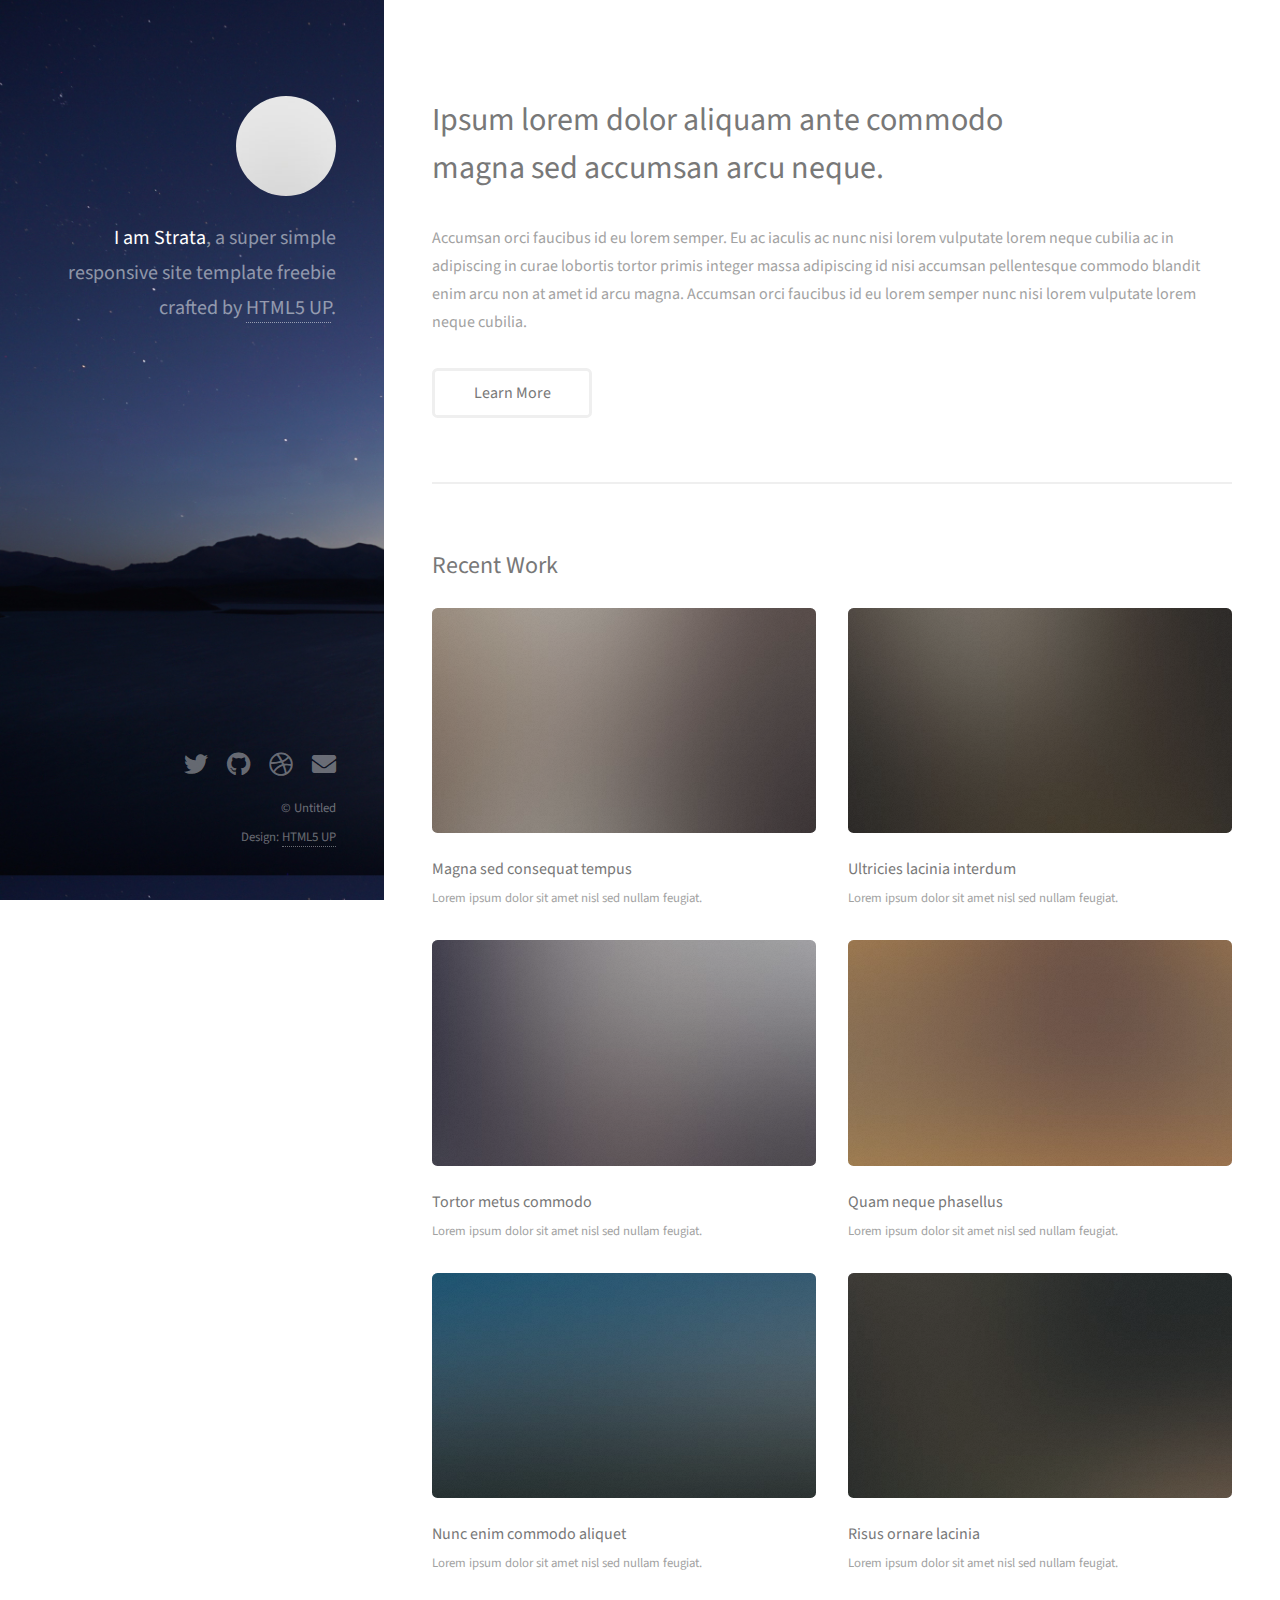
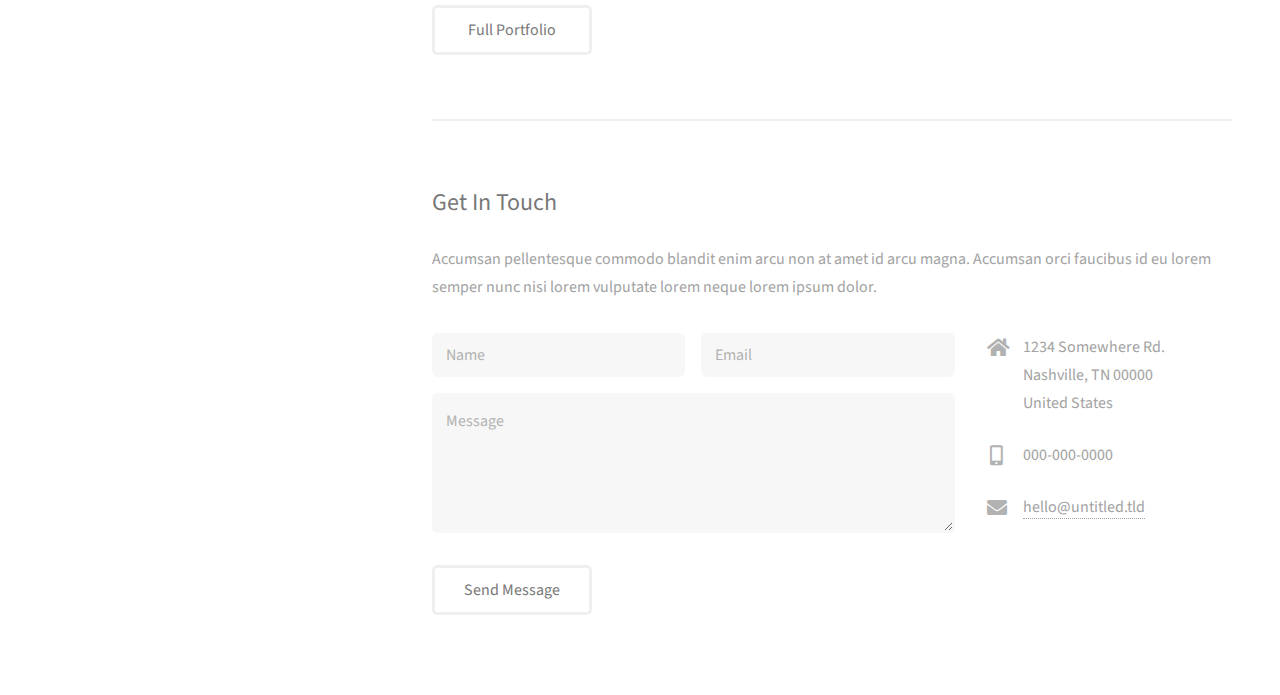
==== mentorship.html @ 669fd7aa "Add files via upload" ====
<!DOCTYPE HTML>
<!--
	Strata by HTML5 UP
	html5up.net | @ajlkn
	Free for personal and commercial use under the CCA 3.0 license (html5up.net/license)
-->
<html>
	<head>
		<title>Strata by HTML5 UP</title>
		<meta charset="utf-8" />
		<meta name="viewport" content="width=device-width, initial-scale=1, user-scalable=no" />
		<link rel="stylesheet" href="assets/css/main.css" />
	</head>
	<body class="is-preload">

		<!-- Header -->
			<header id="header">
				<div class="inner">
					<a href="#" class="image avatar"><img src="images/avatar.jpg" alt="" /></a>
					<h1><strong>I am Strata</strong>, a super simple<br />
					responsive site template freebie<br />
					crafted by <a href="http://html5up.net">HTML5 UP</a>.</h1>
				</div>
			</header>

		<!-- Main -->
			<div id="main">

				<!-- One -->
					<section id="one">
						<header class="major">
							<h2>Ipsum lorem dolor aliquam ante commodo<br />
							magna sed accumsan arcu neque.</h2>
						</header>
						<p>Accumsan orci faucibus id eu lorem semper. Eu ac iaculis ac nunc nisi lorem vulputate lorem neque cubilia ac in adipiscing in curae lobortis tortor primis integer massa adipiscing id nisi accumsan pellentesque commodo blandit enim arcu non at amet id arcu magna. Accumsan orci faucibus id eu lorem semper nunc nisi lorem vulputate lorem neque cubilia.</p>
						<ul class="actions">
							<li><a href="#" class="button">Learn More</a></li>
						</ul>
					</section>

				<!-- Two -->
					<section id="two">
						<h2>Recent Work</h2>
						<div class="row">
							<article class="col-6 col-12-xsmall work-item">
								<a href="images/fulls/01.jpg" class="image fit thumb"><img src="images/thumbs/01.jpg" alt="" /></a>
								<h3>Magna sed consequat tempus</h3>
								<p>Lorem ipsum dolor sit amet nisl sed nullam feugiat.</p>
							</article>
							<article class="col-6 col-12-xsmall work-item">
								<a href="images/fulls/02.jpg" class="image fit thumb"><img src="images/thumbs/02.jpg" alt="" /></a>
								<h3>Ultricies lacinia interdum</h3>
								<p>Lorem ipsum dolor sit amet nisl sed nullam feugiat.</p>
							</article>
							<article class="col-6 col-12-xsmall work-item">
								<a href="images/fulls/03.jpg" class="image fit thumb"><img src="images/thumbs/03.jpg" alt="" /></a>
								<h3>Tortor metus commodo</h3>
								<p>Lorem ipsum dolor sit amet nisl sed nullam feugiat.</p>
							</article>
							<article class="col-6 col-12-xsmall work-item">
								<a href="images/fulls/04.jpg" class="image fit thumb"><img src="images/thumbs/04.jpg" alt="" /></a>
								<h3>Quam neque phasellus</h3>
								<p>Lorem ipsum dolor sit amet nisl sed nullam feugiat.</p>
							</article>
							<article class="col-6 col-12-xsmall work-item">
								<a href="images/fulls/05.jpg" class="image fit thumb"><img src="images/thumbs/05.jpg" alt="" /></a>
								<h3>Nunc enim commodo aliquet</h3>
								<p>Lorem ipsum dolor sit amet nisl sed nullam feugiat.</p>
							</article>
							<article class="col-6 col-12-xsmall work-item">
								<a href="images/fulls/06.jpg" class="image fit thumb"><img src="images/thumbs/06.jpg" alt="" /></a>
								<h3>Risus ornare lacinia</h3>
								<p>Lorem ipsum dolor sit amet nisl sed nullam feugiat.</p>
							</article>
						</div>
						<ul class="actions">
							<li><a href="#" class="button">Full Portfolio</a></li>
						</ul>
					</section>

				<!-- Three -->
					<section id="three">
						<h2>Get In Touch</h2>
						<p>Accumsan pellentesque commodo blandit enim arcu non at amet id arcu magna. Accumsan orci faucibus id eu lorem semper nunc nisi lorem vulputate lorem neque lorem ipsum dolor.</p>
						<div class="row">
							<div class="col-8 col-12-small">
								<form method="post" action="#">
									<div class="row gtr-uniform gtr-50">
										<div class="col-6 col-12-xsmall"><input type="text" name="name" id="name" placeholder="Name" /></div>
										<div class="col-6 col-12-xsmall"><input type="email" name="email" id="email" placeholder="Email" /></div>
										<div class="col-12"><textarea name="message" id="message" placeholder="Message" rows="4"></textarea></div>
									</div>
								</form>
								<ul class="actions">
									<li><input type="submit" value="Send Message" /></li>
								</ul>
							</div>
							<div class="col-4 col-12-small">
								<ul class="labeled-icons">
									<li>
										<h3 class="icon solid fa-home"><span class="label">Address</span></h3>
										1234 Somewhere Rd.<br />
										Nashville, TN 00000<br />
										United States
									</li>
									<li>
										<h3 class="icon solid fa-mobile-alt"><span class="label">Phone</span></h3>
										000-000-0000
									</li>
									<li>
										<h3 class="icon solid fa-envelope"><span class="label">Email</span></h3>
										<a href="#">hello@untitled.tld</a>
									</li>
								</ul>
							</div>
						</div>
					</section>

				<!-- Four -->
				<!--
					<section id="four">
						<h2>Elements</h2>

						<section>
							<h4>Text</h4>
							<p>This is <b>bold</b> and this is <strong>strong</strong>. This is <i>italic</i> and this is <em>emphasized</em>.
							This is <sup>superscript</sup> text and this is <sub>subscript</sub> text.
							This is <u>underlined</u> and this is code: <code>for (;;) { ... }</code>. Finally, <a href="#">this is a link</a>.</p>
							<hr />
							<header>
								<h4>Heading with a Subtitle</h4>
								<p>Lorem ipsum dolor sit amet nullam id egestas urna aliquam</p>
							</header>
							<p>Nunc lacinia ante nunc ac lobortis. Interdum adipiscing gravida odio porttitor sem non mi integer non faucibus ornare mi ut ante amet placerat aliquet. Volutpat eu sed ante lacinia sapien lorem accumsan varius montes viverra nibh in adipiscing blandit tempus accumsan.</p>
							<header>
								<h5>Heading with a Subtitle</h5>
								<p>Lorem ipsum dolor sit amet nullam id egestas urna aliquam</p>
							</header>
							<p>Nunc lacinia ante nunc ac lobortis. Interdum adipiscing gravida odio porttitor sem non mi integer non faucibus ornare mi ut ante amet placerat aliquet. Volutpat eu sed ante lacinia sapien lorem accumsan varius montes viverra nibh in adipiscing blandit tempus accumsan.</p>
							<hr />
							<h2>Heading Level 2</h2>
							<h3>Heading Level 3</h3>
							<h4>Heading Level 4</h4>
							<h5>Heading Level 5</h5>
							<h6>Heading Level 6</h6>
							<hr />
							<h5>Blockquote</h5>
							<blockquote>Fringilla nisl. Donec accumsan interdum nisi, quis tincidunt felis sagittis eget tempus euismod. Vestibulum ante ipsum primis in faucibus vestibulum. Blandit adipiscing eu felis iaculis volutpat ac adipiscing accumsan faucibus. Vestibulum ante ipsum primis in faucibus lorem ipsum dolor sit amet nullam adipiscing eu felis.</blockquote>
							<h5>Preformatted</h5>
							<pre><code>i = 0;

while (!deck.isInOrder()) {
print 'Iteration ' + i;
deck.shuffle();
i++;
}

print 'It took ' + i + ' iterations to sort the deck.';</code></pre>
						</section>

						<section>
							<h4>Lists</h4>
							<div class="row">
								<div class="col-6 col-12-xsmall">
									<h5>Unordered</h5>
									<ul>
										<li>Dolor pulvinar etiam magna etiam.</li>
										<li>Sagittis adipiscing lorem eleifend.</li>
										<li>Felis enim feugiat dolore viverra.</li>
									</ul>
									<h5>Alternate</h5>
									<ul class="alt">
										<li>Dolor pulvinar etiam magna etiam.</li>
										<li>Sagittis adipiscing lorem eleifend.</li>
										<li>Felis enim feugiat dolore viverra.</li>
									</ul>
								</div>
								<div class="col-6 col-12-xsmall">
									<h5>Ordered</h5>
									<ol>
										<li>Dolor pulvinar etiam magna etiam.</li>
										<li>Etiam vel felis at lorem sed viverra.</li>
										<li>Felis enim feugiat dolore viverra.</li>
										<li>Dolor pulvinar etiam magna etiam.</li>
										<li>Etiam vel felis at lorem sed viverra.</li>
										<li>Felis enim feugiat dolore viverra.</li>
									</ol>
									<h5>Icons</h5>
									<ul class="icons">
										<li><a href="#" class="icon brands fa-twitter"><span class="label">Twitter</span></a></li>
										<li><a href="#" class="icon brands fa-facebook-f"><span class="label">Facebook</span></a></li>
										<li><a href="#" class="icon brands fa-instagram"><span class="label">Instagram</span></a></li>
										<li><a href="#" class="icon brands fa-github"><span class="label">Github</span></a></li>
										<li><a href="#" class="icon brands fa-dribbble"><span class="label">Dribbble</span></a></li>
										<li><a href="#" class="icon brands fa-tumblr"><span class="label">Tumblr</span></a></li>
									</ul>
								</div>
							</div>
							<h5>Actions</h5>
							<ul class="actions">
								<li><a href="#" class="button primary">Default</a></li>
								<li><a href="#" class="button">Default</a></li>
							</ul>
							<ul class="actions small">
								<li><a href="#" class="button primary small">Small</a></li>
								<li><a href="#" class="button small">Small</a></li>
							</ul>
							<div class="row">
								<div class="col-6 col-12-small">
									<ul class="actions stacked">
										<li><a href="#" class="button primary">Default</a></li>
										<li><a href="#" class="button">Default</a></li>
									</ul>
								</div>
								<div class="col-6 col-12-small">
									<ul class="actions stacked">
										<li><a href="#" class="button primary small">Small</a></li>
										<li><a href="#" class="button small">Small</a></li>
									</ul>
								</div>
								<div class="col-6 col-12-small">
									<ul class="actions stacked">
										<li><a href="#" class="button primary fit">Default</a></li>
										<li><a href="#" class="button fit">Default</a></li>
									</ul>
								</div>
								<div class="col-6 col-12-small">
									<ul class="actions stacked">
										<li><a href="#" class="button primary small fit">Small</a></li>
										<li><a href="#" class="button small fit">Small</a></li>
									</ul>
								</div>
							</div>
						</section>

						<section>
							<h4>Table</h4>
							<h5>Default</h5>
							<div class="table-wrapper">
								<table>
									<thead>
										<tr>
											<th>Name</th>
											<th>Description</th>
											<th>Price</th>
										</tr>
									</thead>
									<tbody>
										<tr>
											<td>Item One</td>
											<td>Ante turpis integer aliquet porttitor.</td>
											<td>29.99</td>
										</tr>
										<tr>
											<td>Item Two</td>
											<td>Vis ac commodo adipiscing arcu aliquet.</td>
											<td>19.99</td>
										</tr>
										<tr>
											<td>Item Three</td>
											<td> Morbi faucibus arcu accumsan lorem.</td>
											<td>29.99</td>
										</tr>
										<tr>
											<td>Item Four</td>
											<td>Vitae integer tempus condimentum.</td>
											<td>19.99</td>
										</tr>
										<tr>
											<td>Item Five</td>
											<td>Ante turpis integer aliquet porttitor.</td>
											<td>29.99</td>
										</tr>
									</tbody>
									<tfoot>
										<tr>
											<td colspan="2"></td>
											<td>100.00</td>
										</tr>
									</tfoot>
								</table>
							</div>

							<h5>Alternate</h5>
							<div class="table-wrapper">
								<table class="alt">
									<thead>
										<tr>
											<th>Name</th>
											<th>Description</th>
											<th>Price</th>
										</tr>
									</thead>
									<tbody>
										<tr>
											<td>Item One</td>
											<td>Ante turpis integer aliquet porttitor.</td>
											<td>29.99</td>
										</tr>
										<tr>
											<td>Item Two</td>
											<td>Vis ac commodo adipiscing arcu aliquet.</td>
											<td>19.99</td>
										</tr>
										<tr>
											<td>Item Three</td>
											<td> Morbi faucibus arcu accumsan lorem.</td>
											<td>29.99</td>
										</tr>
										<tr>
											<td>Item Four</td>
											<td>Vitae integer tempus condimentum.</td>
											<td>19.99</td>
										</tr>
										<tr>
											<td>Item Five</td>
											<td>Ante turpis integer aliquet porttitor.</td>
											<td>29.99</td>
										</tr>
									</tbody>
									<tfoot>
										<tr>
											<td colspan="2"></td>
											<td>100.00</td>
										</tr>
									</tfoot>
								</table>
							</div>
						</section>

						<section>
							<h4>Buttons</h4>
							<ul class="actions">
								<li><a href="#" class="button primary">Primary</a></li>
								<li><a href="#" class="button">Default</a></li>
							</ul>
							<ul class="actions">
								<li><a href="#" class="button large">Large</a></li>
								<li><a href="#" class="button">Default</a></li>
								<li><a href="#" class="button small">Small</a></li>
							</ul>
							<ul class="actions fit">
								<li><a href="#" class="button primary fit">Fit</a></li>
								<li><a href="#" class="button fit">Fit</a></li>
							</ul>
							<ul class="actions fit small">
								<li><a href="#" class="button primary fit small">Fit + Small</a></li>
								<li><a href="#" class="button fit small">Fit + Small</a></li>
							</ul>
							<ul class="actions">
								<li><a href="#" class="button primary icon solid fa-download">Icon</a></li>
								<li><a href="#" class="button icon solid fa-download">Icon</a></li>
							</ul>
							<ul class="actions">
								<li><span class="button primary disabled">Primary</span></li>
								<li><span class="button disabled">Default</span></li>
							</ul>
						</section>

						<section>
							<h4>Form</h4>
							<form method="post" action="#">
								<div class="row gtr-uniform gtr-50">
									<div class="col-6 col-12-xsmall">
										<input type="text" name="demo-name" id="demo-name" value="" placeholder="Name" />
									</div>
									<div class="col-6 col-12-xsmall">
										<input type="email" name="demo-email" id="demo-email" value="" placeholder="Email" />
									</div>
									<div class="col-12">
										<select name="demo-category" id="demo-category">
											<option value="">- Category -</option>
											<option value="1">Manufacturing</option>
											<option value="1">Shipping</option>
											<option value="1">Administration</option>
											<option value="1">Human Resources</option>
										</select>
									</div>
									<div class="col-4 col-12-small">
										<input type="radio" id="demo-priority-low" name="demo-priority" checked>
										<label for="demo-priority-low">Low Priority</label>
									</div>
									<div class="col-4 col-12-small">
										<input type="radio" id="demo-priority-normal" name="demo-priority">
										<label for="demo-priority-normal">Normal Priority</label>
									</div>
									<div class="col-4 col-12-small">
										<input type="radio" id="demo-priority-high" name="demo-priority">
										<label for="demo-priority-high">High Priority</label>
									</div>
									<div class="col-6 col-12-small">
										<input type="checkbox" id="demo-copy" name="demo-copy">
										<label for="demo-copy">Email me a copy of this message</label>
									</div>
									<div class="col-6 col-12-small">
										<input type="checkbox" id="demo-human" name="demo-human" checked>
										<label for="demo-human">I am a human and not a robot</label>
									</div>
									<div class="col-12">
										<textarea name="demo-message" id="demo-message" placeholder="Enter your message" rows="6"></textarea>
									</div>
									<div class="col-12">
										<ul class="actions">
											<li><input type="submit" value="Send Message" class="primary" /></li>
											<li><input type="reset" value="Reset" /></li>
										</ul>
									</div>
								</div>
							</form>
						</section>

						<section>
							<h4>Image</h4>
							<h5>Fit</h5>
							<div class="box alt">
								<div class="row gtr-50 gtr-uniform">
									<div class="col-12"><span class="image fit"><img src="images/fulls/05.jpg" alt="" /></span></div>
									<div class="col-4"><span class="image fit"><img src="images/thumbs/01.jpg" alt="" /></span></div>
									<div class="col-4"><span class="image fit"><img src="images/thumbs/02.jpg" alt="" /></span></div>
									<div class="col-4"><span class="image fit"><img src="images/thumbs/03.jpg" alt="" /></span></div>
									<div class="col-4"><span class="image fit"><img src="images/thumbs/04.jpg" alt="" /></span></div>
									<div class="col-4"><span class="image fit"><img src="images/thumbs/05.jpg" alt="" /></span></div>
									<div class="col-4"><span class="image fit"><img src="images/thumbs/06.jpg" alt="" /></span></div>
									<div class="col-4"><span class="image fit"><img src="images/thumbs/03.jpg" alt="" /></span></div>
									<div class="col-4"><span class="image fit"><img src="images/thumbs/02.jpg" alt="" /></span></div>
									<div class="col-4"><span class="image fit"><img src="images/thumbs/01.jpg" alt="" /></span></div>
								</div>
							</div>
							<h5>Left &amp; Right</h5>
							<p><span class="image left"><img src="images/avatar.jpg" alt="" /></span>Fringilla nisl. Donec accumsan interdum nisi, quis tincidunt felis sagittis eget. tempus euismod. Vestibulum ante ipsum primis in faucibus vestibulum. Blandit adipiscing eu felis iaculis volutpat ac adipiscing accumsan eu faucibus. Integer ac pellentesque praesent tincidunt felis sagittis eget. tempus euismod. Vestibulum ante ipsum primis in faucibus vestibulum. Blandit adipiscing eu felis iaculis volutpat ac adipiscing accumsan eu faucibus. Integer ac pellentesque praesent. Donec accumsan interdum nisi, quis tincidunt felis sagittis eget. tempus euismod. Vestibulum ante ipsum primis in faucibus vestibulum. Blandit adipiscing eu felis iaculis volutpat ac adipiscing accumsan eu faucibus. Integer ac pellentesque praesent tincidunt felis sagittis eget. tempus euismod. Vestibulum ante ipsum primis in faucibus vestibulum. Blandit adipiscing eu felis iaculis volutpat ac adipiscing accumsan eu faucibus. Integer ac pellentesque praesent.</p>
							<p><span class="image right"><img src="images/avatar.jpg" alt="" /></span>Fringilla nisl. Donec accumsan interdum nisi, quis tincidunt felis sagittis eget. tempus euismod. Vestibulum ante ipsum primis in faucibus vestibulum. Blandit adipiscing eu felis iaculis volutpat ac adipiscing accumsan eu faucibus. Integer ac pellentesque praesent tincidunt felis sagittis eget. tempus euismod. Vestibulum ante ipsum primis in faucibus vestibulum. Blandit adipiscing eu felis iaculis volutpat ac adipiscing accumsan eu faucibus. Integer ac pellentesque praesent. Donec accumsan interdum nisi, quis tincidunt felis sagittis eget. tempus euismod. Vestibulum ante ipsum primis in faucibus vestibulum. Blandit adipiscing eu felis iaculis volutpat ac adipiscing accumsan eu faucibus. Integer ac pellentesque praesent tincidunt felis sagittis eget. tempus euismod. Vestibulum ante ipsum primis in faucibus vestibulum. Blandit adipiscing eu felis iaculis volutpat ac adipiscing accumsan eu faucibus. Integer ac pellentesque praesent.</p>
						</section>

					</section>
				-->

			</div>

		<!-- Footer -->
			<footer id="footer">
				<div class="inner">
					<ul class="icons">
						<li><a href="#" class="icon brands fa-twitter"><span class="label">Twitter</span></a></li>
						<li><a href="#" class="icon brands fa-github"><span class="label">Github</span></a></li>
						<li><a href="#" class="icon brands fa-dribbble"><span class="label">Dribbble</span></a></li>
						<li><a href="#" class="icon solid fa-envelope"><span class="label">Email</span></a></li>
					</ul>
					<ul class="copyright">
						<li>&copy; Untitled</li><li>Design: <a href="http://html5up.net">HTML5 UP</a></li>
					</ul>
				</div>
			</footer>

		<!-- Scripts -->
			<script src="assets/js/jquery.min.js"></script>
			<script src="assets/js/jquery.poptrox.min.js"></script>
			<script src="assets/js/browser.min.js"></script>
			<script src="assets/js/breakpoints.min.js"></script>
			<script src="assets/js/util.js"></script>
			<script src="assets/js/main.js"></script>

	</body>
</html>
---- assets/css/main.css ----
@import url("fontawesome-all.min.css");
@import url("https://fonts.googleapis.com/css?family=Source+Sans+Pro:400,400italic");

/*
	Strata by HTML5 UP
	html5up.net | @ajlkn
	Free for personal and commercial use under the CCA 3.0 license (html5up.net/license)
*/

html, body, div, span, applet, object,
iframe, h1, h2, h3, h4, h5, h6, p, blockquote,
pre, a, abbr, acronym, address, big, cite,
code, del, dfn, em, img, ins, kbd, q, s, samp,
small, strike, strong, sub, sup, tt, var, b,
u, i, center, dl, dt, dd, ol, ul, li, fieldset,
form, label, legend, table, caption, tbody,
tfoot, thead, tr, th, td, article, aside,
canvas, details, embed, figure, figcaption,
footer, header, hgroup, menu, nav, output, ruby,
section, summary, time, mark, audio, video {
	margin: 0;
	padding: 0;
	border: 0;
	font-size: 100%;
	font: inherit;
	vertical-align: baseline;}

article, aside, details, figcaption, figure,
footer, header, hgroup, menu, nav, section {
	display: block;}

body {
	line-height: 1;
}

ol, ul {
	list-style: none;
}

blockquote, q {
	quotes: none;
}

	blockquote:before, blockquote:after, q:before, q:after {
		content: '';
		content: none;
	}

table {
	border-collapse: collapse;
	border-spacing: 0;
}

body {
	-webkit-text-size-adjust: none;
}

mark {
	background-color: transparent;
	color: inherit;
}

input::-moz-focus-inner {
	border: 0;
	padding: 0;
}

input, select, textarea {
	-moz-appearance: none;
	-webkit-appearance: none;
	-ms-appearance: none;
	appearance: none;
}

/* Basic */

	html {
		box-sizing: border-box;
	}

	*, *:before, *:after {
		box-sizing: inherit;
	}

	body {
		background: #fff;
	}

		body.is-preload *, body.is-preload *:before, body.is-preload *:after {
			-moz-animation: none !important;
			-webkit-animation: none !important;
			-ms-animation: none !important;
			animation: none !important;
			-moz-transition: none !important;
			-webkit-transition: none !important;
			-ms-transition: none !important;
			transition: none !important;
		}

	body, input, select, textarea {
		color: #a2a2a2;
		font-family: "Source Sans Pro", Helvetica, sans-serif;
		font-size: 16pt;
		font-weight: 400;
		line-height: 1.75em;
	}

	a {
		-moz-transition: color 0.2s ease-in-out, border-color 0.2s ease-in-out;
		-webkit-transition: color 0.2s ease-in-out, border-color 0.2s ease-in-out;
		-ms-transition: color 0.2s ease-in-out, border-color 0.2s ease-in-out;
		transition: color 0.2s ease-in-out, border-color 0.2s ease-in-out;
		border-bottom: dotted 1px;
		color: #49bf9d;
		text-decoration: none;
	}

		a:hover {
			border-bottom-color: transparent;
			color: #49bf9d !important;
			text-decoration: none;
		}

	strong, b {
		color: #787878;
		font-weight: 400;
	}

	em, i {
		font-style: italic;
	}

	p {
		margin: 0 0 2em 0;
	}

	h1, h2, h3, h4, h5, h6 {
		color: #787878;
		font-weight: 400;
		line-height: 1em;
		margin: 0 0 1em 0;
	}

		h1 a, h2 a, h3 a, h4 a, h5 a, h6 a {
			color: inherit;
			text-decoration: none;
		}

	h1 {
		font-size: 2em;
		line-height: 1.5em;
	}

	h2 {
		font-size: 1.5em;
		line-height: 1.5em;
	}

	h3 {
		font-size: 1.25em;
		line-height: 1.5em;
	}

	h4 {
		font-size: 1.1em;
		line-height: 1.5em;
	}

	h5 {
		font-size: 0.9em;
		line-height: 1.5em;
	}

	h6 {
		font-size: 0.7em;
		line-height: 1.5em;
	}

	sub {
		font-size: 0.8em;
		position: relative;
		top: 0.5em;
	}

	sup {
		font-size: 0.8em;
		position: relative;
		top: -0.5em;
	}

	hr {
		border: 0;
		border-bottom: solid 2px #efefef;
		margin: 2em 0;
	}

		hr.major {
			margin: 3em 0;
		}

	blockquote {
		border-left: solid 6px #efefef;
		font-style: italic;
		margin: 0 0 2em 0;
		padding: 0.5em 0 0.5em 1.5em;
	}

	code {
		background: #f7f7f7;
		border-radius: 0.35em;
		border: solid 2px #efefef;
		font-family: "Courier New", monospace;
		font-size: 0.9em;
		margin: 0 0.25em;
		padding: 0.25em 0.65em;
	}

	pre {
		-webkit-overflow-scrolling: touch;
		font-family: "Courier New", monospace;
		font-size: 0.9em;
		margin: 0 0 2em 0;
	}

		pre code {
			display: block;
			line-height: 1.75em;
			padding: 1em 1.5em;
			overflow-x: auto;
		}

	.align-left {
		text-align: left;
	}

	.align-center {
		text-align: center;
	}

	.align-right {
		text-align: right;
	}

/* Container */

	.container {
		margin: 0 auto;
		max-width: calc(100% - 4em);
		width: 100%;
	}

		.container.xsmall {
			width: 25%;
		}

		.container.small {
			width: 50%;
		}

		.container.medium {
			width: 75%;
		}

		.container.large {
			width: 125%;
		}

		.container.xlarge {
			width: 150%;
		}

		.container.max {
			width: 100%;
		}

		@media screen and (max-width: 980px) {

			.container {
				width: 100% !important;
				max-width: 100% !important;
			}

		}

		@media screen and (max-width: 480px) {

			.container {
				max-width: calc(100% - 3em);
			}

		}

/* Row */

	.row {
		display: flex;
		flex-wrap: wrap;
		box-sizing: border-box;
		align-items: stretch;
	}

		.row > * {
			box-sizing: border-box;
		}

		.row.gtr-uniform > * > :last-child {
			margin-bottom: 0;
		}

		.row.aln-left {
			justify-content: flex-start;
		}

		.row.aln-center {
			justify-content: center;
		}

		.row.aln-right {
			justify-content: flex-end;
		}

		.row.aln-top {
			align-items: flex-start;
		}

		.row.aln-middle {
			align-items: center;
		}

		.row.aln-bottom {
			align-items: flex-end;
		}

		.row > .imp {
			order: -1;
		}

		.row > .col-1 {
			width: 8.33333%;
		}

		.row > .off-1 {
			margin-left: 8.33333%;
		}

		.row > .col-2 {
			width: 16.66667%;
		}

		.row > .off-2 {
			margin-left: 16.66667%;
		}

		.row > .col-3 {
			width: 25%;
		}

		.row > .off-3 {
			margin-left: 25%;
		}

		.row > .col-4 {
			width: 33.33333%;
		}

		.row > .off-4 {
			margin-left: 33.33333%;
		}

		.row > .col-5 {
			width: 41.66667%;
		}

		.row > .off-5 {
			margin-left: 41.66667%;
		}

		.row > .col-6 {
			width: 50%;
		}

		.row > .off-6 {
			margin-left: 50%;
		}

		.row > .col-7 {
			width: 58.33333%;
		}

		.row > .off-7 {
			margin-left: 58.33333%;
		}

		.row > .col-8 {
			width: 66.66667%;
		}

		.row > .off-8 {
			margin-left: 66.66667%;
		}

		.row > .col-9 {
			width: 75%;
		}

		.row > .off-9 {
			margin-left: 75%;
		}

		.row > .col-10 {
			width: 83.33333%;
		}

		.row > .off-10 {
			margin-left: 83.33333%;
		}

		.row > .col-11 {
			width: 91.66667%;
		}

		.row > .off-11 {
			margin-left: 91.66667%;
		}

		.row > .col-12 {
			width: 100%;
		}

		.row > .off-12 {
			margin-left: 100%;
		}

		.row.gtr-0 {
			margin-top: 0;
			margin-left: 0em;
		}

			.row.gtr-0 > * {
				padding: 0 0 0 0em;
			}

			.row.gtr-0.gtr-uniform {
				margin-top: 0em;
			}

				.row.gtr-0.gtr-uniform > * {
					padding-top: 0em;
				}

		.row.gtr-25 {
			margin-top: 0;
			margin-left: -0.625em;
		}

			.row.gtr-25 > * {
				padding: 0 0 0 0.625em;
			}

			.row.gtr-25.gtr-uniform {
				margin-top: -0.625em;
			}

				.row.gtr-25.gtr-uniform > * {
					padding-top: 0.625em;
				}

		.row.gtr-50 {
			margin-top: 0;
			margin-left: -1.25em;
		}

			.row.gtr-50 > * {
				padding: 0 0 0 1.25em;
			}

			.row.gtr-50.gtr-uniform {
				margin-top: -1.25em;
			}

				.row.gtr-50.gtr-uniform > * {
					padding-top: 1.25em;
				}

		.row {
			margin-top: 0;
			margin-left: -2.5em;
		}

			.row > * {
				padding: 0 0 0 2.5em;
			}

			.row.gtr-uniform {
				margin-top: -2.5em;
			}

				.row.gtr-uniform > * {
					padding-top: 2.5em;
				}

		.row.gtr-150 {
			margin-top: 0;
			margin-left: -3.75em;
		}

			.row.gtr-150 > * {
				padding: 0 0 0 3.75em;
			}

			.row.gtr-150.gtr-uniform {
				margin-top: -3.75em;
			}

				.row.gtr-150.gtr-uniform > * {
					padding-top: 3.75em;
				}

		.row.gtr-200 {
			margin-top: 0;
			margin-left: -5em;
		}

			.row.gtr-200 > * {
				padding: 0 0 0 5em;
			}

			.row.gtr-200.gtr-uniform {
				margin-top: -5em;
			}

				.row.gtr-200.gtr-uniform > * {
					padding-top: 5em;
				}

		@media screen and (max-width: 1800px) {

			.row {
				display: flex;
				flex-wrap: wrap;
				box-sizing: border-box;
				align-items: stretch;
			}

				.row > * {
					box-sizing: border-box;
				}

				.row.gtr-uniform > * > :last-child {
					margin-bottom: 0;
				}

				.row.aln-left {
					justify-content: flex-start;
				}

				.row.aln-center {
					justify-content: center;
				}

				.row.aln-right {
					justify-content: flex-end;
				}

				.row.aln-top {
					align-items: flex-start;
				}

				.row.aln-middle {
					align-items: center;
				}

				.row.aln-bottom {
					align-items: flex-end;
				}

				.row > .imp-xlarge {
					order: -1;
				}

				.row > .col-1-xlarge {
					width: 8.33333%;
				}

				.row > .off-1-xlarge {
					margin-left: 8.33333%;
				}

				.row > .col-2-xlarge {
					width: 16.66667%;
				}

				.row > .off-2-xlarge {
					margin-left: 16.66667%;
				}

				.row > .col-3-xlarge {
					width: 25%;
				}

				.row > .off-3-xlarge {
					margin-left: 25%;
				}

				.row > .col-4-xlarge {
					width: 33.33333%;
				}

				.row > .off-4-xlarge {
					margin-left: 33.33333%;
				}

				.row > .col-5-xlarge {
					width: 41.66667%;
				}

				.row > .off-5-xlarge {
					margin-left: 41.66667%;
				}

				.row > .col-6-xlarge {
					width: 50%;
				}

				.row > .off-6-xlarge {
					margin-left: 50%;
				}

				.row > .col-7-xlarge {
					width: 58.33333%;
				}

				.row > .off-7-xlarge {
					margin-left: 58.33333%;
				}

				.row > .col-8-xlarge {
					width: 66.66667%;
				}

				.row > .off-8-xlarge {
					margin-left: 66.66667%;
				}

				.row > .col-9-xlarge {
					width: 75%;
				}

				.row > .off-9-xlarge {
					margin-left: 75%;
				}

				.row > .col-10-xlarge {
					width: 83.33333%;
				}

				.row > .off-10-xlarge {
					margin-left: 83.33333%;
				}

				.row > .col-11-xlarge {
					width: 91.66667%;
				}

				.row > .off-11-xlarge {
					margin-left: 91.66667%;
				}

				.row > .col-12-xlarge {
					width: 100%;
				}

				.row > .off-12-xlarge {
					margin-left: 100%;
				}

				.row.gtr-0 {
					margin-top: 0;
					margin-left: 0em;
				}

					.row.gtr-0 > * {
						padding: 0 0 0 0em;
					}

					.row.gtr-0.gtr-uniform {
						margin-top: 0em;
					}

						.row.gtr-0.gtr-uniform > * {
							padding-top: 0em;
						}

				.row.gtr-25 {
					margin-top: 0;
					margin-left: -0.625em;
				}

					.row.gtr-25 > * {
						padding: 0 0 0 0.625em;
					}

					.row.gtr-25.gtr-uniform {
						margin-top: -0.625em;
					}

						.row.gtr-25.gtr-uniform > * {
							padding-top: 0.625em;
						}

				.row.gtr-50 {
					margin-top: 0;
					margin-left: -1.25em;
				}

					.row.gtr-50 > * {
						padding: 0 0 0 1.25em;
					}

					.row.gtr-50.gtr-uniform {
						margin-top: -1.25em;
					}

						.row.gtr-50.gtr-uniform > * {
							padding-top: 1.25em;
						}

				.row {
					margin-top: 0;
					margin-left: -2.5em;
				}

					.row > * {
						padding: 0 0 0 2.5em;
					}

					.row.gtr-uniform {
						margin-top: -2.5em;
					}

						.row.gtr-uniform > * {
							padding-top: 2.5em;
						}

				.row.gtr-150 {
					margin-top: 0;
					margin-left: -3.75em;
				}

					.row.gtr-150 > * {
						padding: 0 0 0 3.75em;
					}

					.row.gtr-150.gtr-uniform {
						margin-top: -3.75em;
					}

						.row.gtr-150.gtr-uniform > * {
							padding-top: 3.75em;
						}

				.row.gtr-200 {
					margin-top: 0;
					margin-left: -5em;
				}

					.row.gtr-200 > * {
						padding: 0 0 0 5em;
					}

					.row.gtr-200.gtr-uniform {
						margin-top: -5em;
					}

						.row.gtr-200.gtr-uniform > * {
							padding-top: 5em;
						}

		}

		@media screen and (max-width: 1280px) {

			.row {
				display: flex;
				flex-wrap: wrap;
				box-sizing: border-box;
				align-items: stretch;
			}

				.row > * {
					box-sizing: border-box;
				}

				.row.gtr-uniform > * > :last-child {
					margin-bottom: 0;
				}

				.row.aln-left {
					justify-content: flex-start;
				}

				.row.aln-center {
					justify-content: center;
				}

				.row.aln-right {
					justify-content: flex-end;
				}

				.row.aln-top {
					align-items: flex-start;
				}

				.row.aln-middle {
					align-items: center;
				}

				.row.aln-bottom {
					align-items: flex-end;
				}

				.row > .imp-large {
					order: -1;
				}

				.row > .col-1-large {
					width: 8.33333%;
				}

				.row > .off-1-large {
					margin-left: 8.33333%;
				}

				.row > .col-2-large {
					width: 16.66667%;
				}

				.row > .off-2-large {
					margin-left: 16.66667%;
				}

				.row > .col-3-large {
					width: 25%;
				}

				.row > .off-3-large {
					margin-left: 25%;
				}

				.row > .col-4-large {
					width: 33.33333%;
				}

				.row > .off-4-large {
					margin-left: 33.33333%;
				}

				.row > .col-5-large {
					width: 41.66667%;
				}

				.row > .off-5-large {
					margin-left: 41.66667%;
				}

				.row > .col-6-large {
					width: 50%;
				}

				.row > .off-6-large {
					margin-left: 50%;
				}

				.row > .col-7-large {
					width: 58.33333%;
				}

				.row > .off-7-large {
					margin-left: 58.33333%;
				}

				.row > .col-8-large {
					width: 66.66667%;
				}

				.row > .off-8-large {
					margin-left: 66.66667%;
				}

				.row > .col-9-large {
					width: 75%;
				}

				.row > .off-9-large {
					margin-left: 75%;
				}

				.row > .col-10-large {
					width: 83.33333%;
				}

				.row > .off-10-large {
					margin-left: 83.33333%;
				}

				.row > .col-11-large {
					width: 91.66667%;
				}

				.row > .off-11-large {
					margin-left: 91.66667%;
				}

				.row > .col-12-large {
					width: 100%;
				}

				.row > .off-12-large {
					margin-left: 100%;
				}

				.row.gtr-0 {
					margin-top: 0;
					margin-left: 0em;
				}

					.row.gtr-0 > * {
						padding: 0 0 0 0em;
					}

					.row.gtr-0.gtr-uniform {
						margin-top: 0em;
					}

						.row.gtr-0.gtr-uniform > * {
							padding-top: 0em;
						}

				.row.gtr-25 {
					margin-top: 0;
					margin-left: -0.5em;
				}

					.row.gtr-25 > * {
						padding: 0 0 0 0.5em;
					}

					.row.gtr-25.gtr-uniform {
						margin-top: -0.5em;
					}

						.row.gtr-25.gtr-uniform > * {
							padding-top: 0.5em;
						}

				.row.gtr-50 {
					margin-top: 0;
					margin-left: -1em;
				}

					.row.gtr-50 > * {
						padding: 0 0 0 1em;
					}

					.row.gtr-50.gtr-uniform {
						margin-top: -1em;
					}

						.row.gtr-50.gtr-uniform > * {
							padding-top: 1em;
						}

				.row {
					margin-top: 0;
					margin-left: -2em;
				}

					.row > * {
						padding: 0 0 0 2em;
					}

					.row.gtr-uniform {
						margin-top: -2em;
					}

						.row.gtr-uniform > * {
							padding-top: 2em;
						}

				.row.gtr-150 {
					margin-top: 0;
					margin-left: -3em;
				}

					.row.gtr-150 > * {
						padding: 0 0 0 3em;
					}

					.row.gtr-150.gtr-uniform {
						margin-top: -3em;
					}

						.row.gtr-150.gtr-uniform > * {
							padding-top: 3em;
						}

				.row.gtr-200 {
					margin-top: 0;
					margin-left: -4em;
				}

					.row.gtr-200 > * {
						padding: 0 0 0 4em;
					}

					.row.gtr-200.gtr-uniform {
						margin-top: -4em;
					}

						.row.gtr-200.gtr-uniform > * {
							padding-top: 4em;
						}

		}

		@media screen and (max-width: 980px) {

			.row {
				display: flex;
				flex-wrap: wrap;
				box-sizing: border-box;
				align-items: stretch;
			}

				.row > * {
					box-sizing: border-box;
				}

				.row.gtr-uniform > * > :last-child {
					margin-bottom: 0;
				}

				.row.aln-left {
					justify-content: flex-start;
				}

				.row.aln-center {
					justify-content: center;
				}

				.row.aln-right {
					justify-content: flex-end;
				}

				.row.aln-top {
					align-items: flex-start;
				}

				.row.aln-middle {
					align-items: center;
				}

				.row.aln-bottom {
					align-items: flex-end;
				}

				.row > .imp-medium {
					order: -1;
				}

				.row > .col-1-medium {
					width: 8.33333%;
				}

				.row > .off-1-medium {
					margin-left: 8.33333%;
				}

				.row > .col-2-medium {
					width: 16.66667%;
				}

				.row > .off-2-medium {
					margin-left: 16.66667%;
				}

				.row > .col-3-medium {
					width: 25%;
				}

				.row > .off-3-medium {
					margin-left: 25%;
				}

				.row > .col-4-medium {
					width: 33.33333%;
				}

				.row > .off-4-medium {
					margin-left: 33.33333%;
				}

				.row > .col-5-medium {
					width: 41.66667%;
				}

				.row > .off-5-medium {
					margin-left: 41.66667%;
				}

				.row > .col-6-medium {
					width: 50%;
				}

				.row > .off-6-medium {
					margin-left: 50%;
				}

				.row > .col-7-medium {
					width: 58.33333%;
				}

				.row > .off-7-medium {
					margin-left: 58.33333%;
				}

				.row > .col-8-medium {
					width: 66.66667%;
				}

				.row > .off-8-medium {
					margin-left: 66.66667%;
				}

				.row > .col-9-medium {
					width: 75%;
				}

				.row > .off-9-medium {
					margin-left: 75%;
				}

				.row > .col-10-medium {
					width: 83.33333%;
				}

				.row > .off-10-medium {
					margin-left: 83.33333%;
				}

				.row > .col-11-medium {
					width: 91.66667%;
				}

				.row > .off-11-medium {
					margin-left: 91.66667%;
				}

				.row > .col-12-medium {
					width: 100%;
				}

				.row > .off-12-medium {
					margin-left: 100%;
				}

				.row.gtr-0 {
					margin-top: 0;
					margin-left: 0em;
				}

					.row.gtr-0 > * {
						padding: 0 0 0 0em;
					}

					.row.gtr-0.gtr-uniform {
						margin-top: 0em;
					}

						.row.gtr-0.gtr-uniform > * {
							padding-top: 0em;
						}

				.row.gtr-25 {
					margin-top: 0;
					margin-left: -0.5em;
				}

					.row.gtr-25 > * {
						padding: 0 0 0 0.5em;
					}

					.row.gtr-25.gtr-uniform {
						margin-top: -0.5em;
					}

						.row.gtr-25.gtr-uniform > * {
							padding-top: 0.5em;
						}

				.row.gtr-50 {
					margin-top: 0;
					margin-left: -1em;
				}

					.row.gtr-50 > * {
						padding: 0 0 0 1em;
					}

					.row.gtr-50.gtr-uniform {
						margin-top: -1em;
					}

						.row.gtr-50.gtr-uniform > * {
							padding-top: 1em;
						}

				.row {
					margin-top: 0;
					margin-left: -2em;
				}

					.row > * {
						padding: 0 0 0 2em;
					}

					.row.gtr-uniform {
						margin-top: -2em;
					}

						.row.gtr-uniform > * {
							padding-top: 2em;
						}

				.row.gtr-150 {
					margin-top: 0;
					margin-left: -3em;
				}

					.row.gtr-150 > * {
						padding: 0 0 0 3em;
					}

					.row.gtr-150.gtr-uniform {
						margin-top: -3em;
					}

						.row.gtr-150.gtr-uniform > * {
							padding-top: 3em;
						}

				.row.gtr-200 {
					margin-top: 0;
					margin-left: -4em;
				}

					.row.gtr-200 > * {
						padding: 0 0 0 4em;
					}

					.row.gtr-200.gtr-uniform {
						margin-top: -4em;
					}

						.row.gtr-200.gtr-uniform > * {
							padding-top: 4em;
						}

		}

		@media screen and (max-width: 736px) {

			.row {
				display: flex;
				flex-wrap: wrap;
				box-sizing: border-box;
				align-items: stretch;
			}

				.row > * {
					box-sizing: border-box;
				}

				.row.gtr-uniform > * > :last-child {
					margin-bottom: 0;
				}

				.row.aln-left {
					justify-content: flex-start;
				}

				.row.aln-center {
					justify-content: center;
				}

				.row.aln-right {
					justify-content: flex-end;
				}

				.row.aln-top {
					align-items: flex-start;
				}

				.row.aln-middle {
					align-items: center;
				}

				.row.aln-bottom {
					align-items: flex-end;
				}

				.row > .imp-small {
					order: -1;
				}

				.row > .col-1-small {
					width: 8.33333%;
				}

				.row > .off-1-small {
					margin-left: 8.33333%;
				}

				.row > .col-2-small {
					width: 16.66667%;
				}

				.row > .off-2-small {
					margin-left: 16.66667%;
				}

				.row > .col-3-small {
					width: 25%;
				}

				.row > .off-3-small {
					margin-left: 25%;
				}

				.row > .col-4-small {
					width: 33.33333%;
				}

				.row > .off-4-small {
					margin-left: 33.33333%;
				}

				.row > .col-5-small {
					width: 41.66667%;
				}

				.row > .off-5-small {
					margin-left: 41.66667%;
				}

				.row > .col-6-small {
					width: 50%;
				}

				.row > .off-6-small {
					margin-left: 50%;
				}

				.row > .col-7-small {
					width: 58.33333%;
				}

				.row > .off-7-small {
					margin-left: 58.33333%;
				}

				.row > .col-8-small {
					width: 66.66667%;
				}

				.row > .off-8-small {
					margin-left: 66.66667%;
				}

				.row > .col-9-small {
					width: 75%;
				}

				.row > .off-9-small {
					margin-left: 75%;
				}

				.row > .col-10-small {
					width: 83.33333%;
				}

				.row > .off-10-small {
					margin-left: 83.33333%;
				}

				.row > .col-11-small {
					width: 91.66667%;
				}

				.row > .off-11-small {
					margin-left: 91.66667%;
				}

				.row > .col-12-small {
					width: 100%;
				}

				.row > .off-12-small {
					margin-left: 100%;
				}

				.row.gtr-0 {
					margin-top: 0;
					margin-left: 0em;
				}

					.row.gtr-0 > * {
						padding: 0 0 0 0em;
					}

					.row.gtr-0.gtr-uniform {
						margin-top: 0em;
					}

						.row.gtr-0.gtr-uniform > * {
							padding-top: 0em;
						}

				.row.gtr-25 {
					margin-top: 0;
					margin-left: -0.375em;
				}

					.row.gtr-25 > * {
						padding: 0 0 0 0.375em;
					}

					.row.gtr-25.gtr-uniform {
						margin-top: -0.375em;
					}

						.row.gtr-25.gtr-uniform > * {
							padding-top: 0.375em;
						}

				.row.gtr-50 {
					margin-top: 0;
					margin-left: -0.75em;
				}

					.row.gtr-50 > * {
						padding: 0 0 0 0.75em;
					}

					.row.gtr-50.gtr-uniform {
						margin-top: -0.75em;
					}

						.row.gtr-50.gtr-uniform > * {
							padding-top: 0.75em;
						}

				.row {
					margin-top: 0;
					margin-left: -1.5em;
				}

					.row > * {
						padding: 0 0 0 1.5em;
					}

					.row.gtr-uniform {
						margin-top: -1.5em;
					}

						.row.gtr-uniform > * {
							padding-top: 1.5em;
						}

				.row.gtr-150 {
					margin-top: 0;
					margin-left: -2.25em;
				}

					.row.gtr-150 > * {
						padding: 0 0 0 2.25em;
					}

					.row.gtr-150.gtr-uniform {
						margin-top: -2.25em;
					}

						.row.gtr-150.gtr-uniform > * {
							padding-top: 2.25em;
						}

				.row.gtr-200 {
					margin-top: 0;
					margin-left: -3em;
				}

					.row.gtr-200 > * {
						padding: 0 0 0 3em;
					}

					.row.gtr-200.gtr-uniform {
						margin-top: -3em;
					}

						.row.gtr-200.gtr-uniform > * {
							padding-top: 3em;
						}

		}

		@media screen and (max-width: 480px) {

			.row {
				display: flex;
				flex-wrap: wrap;
				box-sizing: border-box;
				align-items: stretch;
			}

				.row > * {
					box-sizing: border-box;
				}

				.row.gtr-uniform > * > :last-child {
					margin-bottom: 0;
				}

				.row.aln-left {
					justify-content: flex-start;
				}

				.row.aln-center {
					justify-content: center;
				}

				.row.aln-right {
					justify-content: flex-end;
				}

				.row.aln-top {
					align-items: flex-start;
				}

				.row.aln-middle {
					align-items: center;
				}

				.row.aln-bottom {
					align-items: flex-end;
				}

				.row > .imp-xsmall {
					order: -1;
				}

				.row > .col-1-xsmall {
					width: 8.33333%;
				}

				.row > .off-1-xsmall {
					margin-left: 8.33333%;
				}

				.row > .col-2-xsmall {
					width: 16.66667%;
				}

				.row > .off-2-xsmall {
					margin-left: 16.66667%;
				}

				.row > .col-3-xsmall {
					width: 25%;
				}

				.row > .off-3-xsmall {
					margin-left: 25%;
				}

				.row > .col-4-xsmall {
					width: 33.33333%;
				}

				.row > .off-4-xsmall {
					margin-left: 33.33333%;
				}

				.row > .col-5-xsmall {
					width: 41.66667%;
				}

				.row > .off-5-xsmall {
					margin-left: 41.66667%;
				}

				.row > .col-6-xsmall {
					width: 50%;
				}

				.row > .off-6-xsmall {
					margin-left: 50%;
				}

				.row > .col-7-xsmall {
					width: 58.33333%;
				}

				.row > .off-7-xsmall {
					margin-left: 58.33333%;
				}

				.row > .col-8-xsmall {
					width: 66.66667%;
				}

				.row > .off-8-xsmall {
					margin-left: 66.66667%;
				}

				.row > .col-9-xsmall {
					width: 75%;
				}

				.row > .off-9-xsmall {
					margin-left: 75%;
				}

				.row > .col-10-xsmall {
					width: 83.33333%;
				}

				.row > .off-10-xsmall {
					margin-left: 83.33333%;
				}

				.row > .col-11-xsmall {
					width: 91.66667%;
				}

				.row > .off-11-xsmall {
					margin-left: 91.66667%;
				}

				.row > .col-12-xsmall {
					width: 100%;
				}

				.row > .off-12-xsmall {
					margin-left: 100%;
				}

				.row.gtr-0 {
					margin-top: 0;
					margin-left: 0em;
				}

					.row.gtr-0 > * {
						padding: 0 0 0 0em;
					}

					.row.gtr-0.gtr-uniform {
						margin-top: 0em;
					}

						.row.gtr-0.gtr-uniform > * {
							padding-top: 0em;
						}

				.row.gtr-25 {
					margin-top: 0;
					margin-left: -0.375em;
				}

					.row.gtr-25 > * {
						padding: 0 0 0 0.375em;
					}

					.row.gtr-25.gtr-uniform {
						margin-top: -0.375em;
					}

						.row.gtr-25.gtr-uniform > * {
							padding-top: 0.375em;
						}

				.row.gtr-50 {
					margin-top: 0;
					margin-left: -0.75em;
				}

					.row.gtr-50 > * {
						padding: 0 0 0 0.75em;
					}

					.row.gtr-50.gtr-uniform {
						margin-top: -0.75em;
					}

						.row.gtr-50.gtr-uniform > * {
							padding-top: 0.75em;
						}

				.row {
					margin-top: 0;
					margin-left: -1.5em;
				}

					.row > * {
						padding: 0 0 0 1.5em;
					}

					.row.gtr-uniform {
						margin-top: -1.5em;
					}

						.row.gtr-uniform > * {
							padding-top: 1.5em;
						}

				.row.gtr-150 {
					margin-top: 0;
					margin-left: -2.25em;
				}

					.row.gtr-150 > * {
						padding: 0 0 0 2.25em;
					}

					.row.gtr-150.gtr-uniform {
						margin-top: -2.25em;
					}

						.row.gtr-150.gtr-uniform > * {
							padding-top: 2.25em;
						}

				.row.gtr-200 {
					margin-top: 0;
					margin-left: -3em;
				}

					.row.gtr-200 > * {
						padding: 0 0 0 3em;
					}

					.row.gtr-200.gtr-uniform {
						margin-top: -3em;
					}

						.row.gtr-200.gtr-uniform > * {
							padding-top: 3em;
						}

		}

/* Section/Article */

	section.special, article.special {
		text-align: center;
	}

	header p {
		color: #b2b2b2;
		position: relative;
		margin: 0 0 1.5em 0;
	}

	header h2 + p {
		font-size: 1.25em;
		margin-top: -1em;
		line-height: 1.5em;
	}

	header h3 + p {
		font-size: 1.1em;
		margin-top: -0.8em;
		line-height: 1.5em;
	}

	header h4 + p,
	header h5 + p,
	header h6 + p {
		font-size: 0.9em;
		margin-top: -0.6em;
		line-height: 1.5em;
	}

	header.major h2 {
		font-size: 2em;
	}

/* Form */

	form {
		margin: 0 0 2em 0;
	}

	label {
		color: #787878;
		display: block;
		font-size: 0.9em;
		font-weight: 400;
		margin: 0 0 1em 0;
	}

	input[type="text"],
	input[type="password"],
	input[type="email"],
	select,
	textarea {
		-moz-appearance: none;
		-webkit-appearance: none;
		-ms-appearance: none;
		appearance: none;
		background: #f7f7f7;
		border-radius: 0.35em;
		border: solid 2px transparent;
		color: inherit;
		display: block;
		outline: 0;
		padding: 0 0.75em;
		text-decoration: none;
		width: 100%;
	}

		input[type="text"]:invalid,
		input[type="password"]:invalid,
		input[type="email"]:invalid,
		select:invalid,
		textarea:invalid {
			box-shadow: none;
		}

		input[type="text"]:focus,
		input[type="password"]:focus,
		input[type="email"]:focus,
		select:focus,
		textarea:focus {
			border-color: #49bf9d;
		}

	select {
		background-image: url("data:image/svg+xml;charset=utf8,%3Csvg xmlns='http://www.w3.org/2000/svg' width='40' height='40' preserveAspectRatio='none' viewBox='0 0 40 40'%3E%3Cpath d='M9.4,12.3l10.4,10.4l10.4-10.4c0.2-0.2,0.5-0.4,0.9-0.4c0.3,0,0.6,0.1,0.9,0.4l3.3,3.3c0.2,0.2,0.4,0.5,0.4,0.9 c0,0.4-0.1,0.6-0.4,0.9L20.7,31.9c-0.2,0.2-0.5,0.4-0.9,0.4c-0.3,0-0.6-0.1-0.9-0.4L4.3,17.3c-0.2-0.2-0.4-0.5-0.4-0.9 c0-0.4,0.1-0.6,0.4-0.9l3.3-3.3c0.2-0.2,0.5-0.4,0.9-0.4S9.1,12.1,9.4,12.3z' fill='%23dfdfdf' /%3E%3C/svg%3E");
		background-size: 1.25rem;
		background-repeat: no-repeat;
		background-position: calc(100% - 1rem) center;
		height: 2.75em;
		padding-right: 2.75em;
		text-overflow: ellipsis;
	}

		select option {
			color: #787878;
			background: #fff;
		}

		select:focus::-ms-value {
			background-color: transparent;
		}

		select::-ms-expand {
			display: none;
		}

	input[type="text"],
	input[type="password"],
	input[type="email"],
	select {
		height: 2.75em;
	}

	textarea {
		padding: 0.75em;
	}

	input[type="checkbox"],
	input[type="radio"] {
		-moz-appearance: none;
		-webkit-appearance: none;
		-ms-appearance: none;
		appearance: none;
		display: block;
		float: left;
		margin-right: -2em;
		opacity: 0;
		width: 1em;
		z-index: -1;
	}

		input[type="checkbox"] + label,
		input[type="radio"] + label {
			text-decoration: none;
			color: #a2a2a2;
			cursor: pointer;
			display: inline-block;
			font-size: 1em;
			font-weight: 400;
			padding-left: 2.4em;
			padding-right: 0.75em;
			position: relative;
		}

			input[type="checkbox"] + label:before,
			input[type="radio"] + label:before {
				-moz-osx-font-smoothing: grayscale;
				-webkit-font-smoothing: antialiased;
				display: inline-block;
				font-style: normal;
				font-variant: normal;
				text-rendering: auto;
				line-height: 1;
				text-transform: none !important;
				font-family: 'Font Awesome 5 Free';
				font-weight: 900;
			}

			input[type="checkbox"] + label:before,
			input[type="radio"] + label:before {
				background: #f7f7f7;
				border-radius: 0.35em;
				border: solid 2px transparent;
				content: '';
				display: inline-block;
				font-size: 0.8em;
				height: 2.0625em;
				left: 0;
				line-height: 1.85625em;
				position: absolute;
				text-align: center;
				top: 0;
				width: 2.0625em;
			}

		input[type="checkbox"]:checked + label:before,
		input[type="radio"]:checked + label:before {
			background: #787878;
			border-color: #787878;
			color: #fff;
			content: '\f00c';
		}

		input[type="checkbox"]:focus + label:before,
		input[type="radio"]:focus + label:before {
			border-color: #49bf9d;
		}

	input[type="checkbox"] + label:before {
		border-radius: 0.35em;
	}

	input[type="radio"] + label:before {
		border-radius: 100%;
	}

	::-webkit-input-placeholder {
		color: #b2b2b2 !important;
		opacity: 1.0;
	}

	:-moz-placeholder {
		color: #b2b2b2 !important;
		opacity: 1.0;
	}

	::-moz-placeholder {
		color: #b2b2b2 !important;
		opacity: 1.0;
	}

	:-ms-input-placeholder {
		color: #b2b2b2 !important;
		opacity: 1.0;
	}

/* Box */

	.box {
		border-radius: 0.35em;
		border: solid 2px #efefef;
		margin-bottom: 2em;
		padding: 1.5em;
	}

		.box > :last-child,
		.box > :last-child > :last-child,
		.box > :last-child > :last-child > :last-child {
			margin-bottom: 0;
		}

		.box.alt {
			border: 0;
			border-radius: 0;
			padding: 0;
		}

/* Icon */

	.icon {
		text-decoration: none;
		border-bottom: none;
		position: relative;
	}

		.icon:before {
			-moz-osx-font-smoothing: grayscale;
			-webkit-font-smoothing: antialiased;
			display: inline-block;
			font-style: normal;
			font-variant: normal;
			text-rendering: auto;
			line-height: 1;
			text-transform: none !important;
			font-family: 'Font Awesome 5 Free';
			font-weight: 400;
		}

		.icon > .label {
			display: none;
		}

		.icon:before {
			line-height: inherit;
		}

		.icon.solid:before {
			font-weight: 900;
		}

		.icon.brands:before {
			font-family: 'Font Awesome 5 Brands';
		}

/* Image */

	.image {
		border-radius: 0.35em;
		border: 0;
		display: inline-block;
		position: relative;
	}

		.image:before {
			-moz-transition: opacity 0.2s ease-in-out;
			-webkit-transition: opacity 0.2s ease-in-out;
			-ms-transition: opacity 0.2s ease-in-out;
			transition: opacity 0.2s ease-in-out;
			background: url("images/overlay.png");
			border-radius: 0.35em;
			content: '';
			display: block;
			height: 100%;
			left: 0;
			opacity: 0.5;
			position: absolute;
			top: 0;
			width: 100%;
		}

		.image.thumb {
			text-align: center;
		}

			.image.thumb:after {
				-moz-transition: opacity 0.2s ease-in-out;
				-webkit-transition: opacity 0.2s ease-in-out;
				-ms-transition: opacity 0.2s ease-in-out;
				transition: opacity 0.2s ease-in-out;
				border-radius: 0.35em;
				border: solid 3px rgba(255, 255, 255, 0.5);
				color: #fff;
				content: 'View';
				display: inline-block;
				font-size: 0.8em;
				font-weight: 400;
				left: 50%;
				line-height: 2.25em;
				margin: -1.25em 0 0 -3em;
				opacity: 0;
				padding: 0 1.5em;
				position: absolute;
				text-align: center;
				text-decoration: none;
				top: 50%;
				white-space: nowrap;
			}

			.image.thumb:hover:after {
				opacity: 1.0;
			}

			.image.thumb:hover:before {
				background: url("images/overlay.png"), url("images/overlay.png");
				opacity: 1.0;
			}

		.image img {
			border-radius: 0.35em;
			display: block;
		}

		.image.left {
			float: left;
			margin: 0 1.5em 1em 0;
			top: 0.25em;
		}

		.image.right {
			float: right;
			margin: 0 0 1em 1.5em;
			top: 0.25em;
		}

		.image.left, .image.right {
			max-width: 40%;
		}

			.image.left img, .image.right img {
				width: 100%;
			}

		.image.fit {
			display: block;
			margin: 0 0 2em 0;
			width: 100%;
		}

			.image.fit img {
				width: 100%;
			}

		.image.avatar {
			border-radius: 100%;
		}

			.image.avatar:before {
				display: none;
			}

			.image.avatar img {
				border-radius: 100%;
				width: 100%;
			}

/* List */

	ol {
		list-style: decimal;
		margin: 0 0 2em 0;
		padding-left: 1.25em;
	}

		ol li {
			padding-left: 0.25em;
		}

	ul {
		list-style: disc;
		margin: 0 0 2em 0;
		padding-left: 1em;
	}

		ul li {
			padding-left: 0.5em;
		}

		ul.alt {
			list-style: none;
			padding-left: 0;
		}

			ul.alt li {
				border-top: solid 2px #efefef;
				padding: 0.5em 0;
			}

				ul.alt li:first-child {
					border-top: 0;
					padding-top: 0;
				}

	dl {
		margin: 0 0 2em 0;
	}

/* Icons */

	ul.icons {
		cursor: default;
		list-style: none;
		padding-left: 0;
	}

		ul.icons li {
			display: inline-block;
			padding: 0 1em 0 0;
		}

			ul.icons li:last-child {
				padding-right: 0;
			}

			ul.icons li .icon:before {
				font-size: 1.5em;
			}

/* Labeled Icons */

	ul.labeled-icons {
		list-style: none;
		padding: 0;
	}

		ul.labeled-icons li {
			line-height: 1.75em;
			margin: 1.5em 0 0 0;
			padding-left: 2.25em;
			position: relative;
		}

			ul.labeled-icons li:first-child {
				margin-top: 0;
			}

			ul.labeled-icons li a {
				color: inherit;
			}

			ul.labeled-icons li h3 {
				color: #b2b2b2;
				left: 0;
				position: absolute;
				text-align: center;
				top: 0;
				width: 1em;
			}

/* Actions */

	ul.actions {
		display: -moz-flex;
		display: -webkit-flex;
		display: -ms-flex;
		display: flex;
		cursor: default;
		list-style: none;
		margin-left: -1em;
		padding-left: 0;
	}

		ul.actions li {
			padding: 0 0 0 1em;
			vertical-align: middle;
		}

		ul.actions.special {
			-moz-justify-content: center;
			-webkit-justify-content: center;
			-ms-justify-content: center;
			justify-content: center;
			width: 100%;
			margin-left: 0;
		}

			ul.actions.special li:first-child {
				padding-left: 0;
			}

		ul.actions.stacked {
			-moz-flex-direction: column;
			-webkit-flex-direction: column;
			-ms-flex-direction: column;
			flex-direction: column;
			margin-left: 0;
		}

			ul.actions.stacked li {
				padding: 1.3em 0 0 0;
			}

				ul.actions.stacked li:first-child {
					padding-top: 0;
				}

		ul.actions.fit {
			width: calc(100% + 1em);
		}

			ul.actions.fit li {
				-moz-flex-grow: 1;
				-webkit-flex-grow: 1;
				-ms-flex-grow: 1;
				flex-grow: 1;
				-moz-flex-shrink: 1;
				-webkit-flex-shrink: 1;
				-ms-flex-shrink: 1;
				flex-shrink: 1;
				width: 100%;
			}

				ul.actions.fit li > * {
					width: 100%;
				}

			ul.actions.fit.stacked {
				width: 100%;
			}

		@media screen and (max-width: 480px) {

			ul.actions:not(.fixed) {
				-moz-flex-direction: column;
				-webkit-flex-direction: column;
				-ms-flex-direction: column;
				flex-direction: column;
				margin-left: 0;
				width: 100% !important;
			}

				ul.actions:not(.fixed) li {
					-moz-flex-grow: 1;
					-webkit-flex-grow: 1;
					-ms-flex-grow: 1;
					flex-grow: 1;
					-moz-flex-shrink: 1;
					-webkit-flex-shrink: 1;
					-ms-flex-shrink: 1;
					flex-shrink: 1;
					padding: 1em 0 0 0;
					text-align: center;
					width: 100%;
				}

					ul.actions:not(.fixed) li > * {
						width: 100%;
					}

					ul.actions:not(.fixed) li:first-child {
						padding-top: 0;
					}

					ul.actions:not(.fixed) li input[type="submit"],
					ul.actions:not(.fixed) li input[type="reset"],
					ul.actions:not(.fixed) li input[type="button"],
					ul.actions:not(.fixed) li button,
					ul.actions:not(.fixed) li .button {
						width: 100%;
					}

						ul.actions:not(.fixed) li input[type="submit"].icon:before,
						ul.actions:not(.fixed) li input[type="reset"].icon:before,
						ul.actions:not(.fixed) li input[type="button"].icon:before,
						ul.actions:not(.fixed) li button.icon:before,
						ul.actions:not(.fixed) li .button.icon:before {
							margin-left: -0.5em;
						}

		}

/* Table */

	.table-wrapper {
		-webkit-overflow-scrolling: touch;
		overflow-x: auto;
	}

	table {
		margin: 0 0 2em 0;
		width: 100%;
	}

		table tbody tr {
			border: solid 1px #efefef;
			border-left: 0;
			border-right: 0;
		}

			table tbody tr:nth-child(2n + 1) {
				background-color: #f7f7f7;
			}

		table td {
			padding: 0.75em 0.75em;
		}

		table th {
			color: #787878;
			font-size: 0.9em;
			font-weight: 400;
			padding: 0 0.75em 0.75em 0.75em;
			text-align: left;
		}

		table thead {
			border-bottom: solid 2px #efefef;
		}

		table tfoot {
			border-top: solid 2px #efefef;
		}

		table.alt {
			border-collapse: separate;
		}

			table.alt tbody tr td {
				border: solid 2px #efefef;
				border-left-width: 0;
				border-top-width: 0;
			}

				table.alt tbody tr td:first-child {
					border-left-width: 2px;
				}

			table.alt tbody tr:first-child td {
				border-top-width: 2px;
			}

			table.alt thead {
				border-bottom: 0;
			}

			table.alt tfoot {
				border-top: 0;
			}

/* Button */

	input[type="submit"],
	input[type="reset"],
	input[type="button"],
	.button {
		-moz-appearance: none;
		-webkit-appearance: none;
		-ms-appearance: none;
		appearance: none;
		-moz-transition: background-color 0.2s ease-in-out, color 0.2s ease-in-out, border-color 0.2s ease-in-out;
		-webkit-transition: background-color 0.2s ease-in-out, color 0.2s ease-in-out, border-color 0.2s ease-in-out;
		-ms-transition: background-color 0.2s ease-in-out, color 0.2s ease-in-out, border-color 0.2s ease-in-out;
		transition: background-color 0.2s ease-in-out, color 0.2s ease-in-out, border-color 0.2s ease-in-out;
		background-color: transparent;
		border-radius: 0.35em;
		border: solid 3px #efefef;
		color: #787878 !important;
		cursor: pointer;
		display: inline-block;
		font-weight: 400;
		height: 3.15em;
		height: calc(2.75em + 6px);
		line-height: 2.75em;
		min-width: 10em;
		padding: 0 1.5em;
		text-align: center;
		text-decoration: none;
		white-space: nowrap;
	}

		input[type="submit"]:hover,
		input[type="reset"]:hover,
		input[type="button"]:hover,
		.button:hover {
			border-color: #49bf9d;
			color: #49bf9d !important;
		}

		input[type="submit"]:active,
		input[type="reset"]:active,
		input[type="button"]:active,
		.button:active {
			background-color: rgba(73, 191, 157, 0.1);
			border-color: #49bf9d;
			color: #49bf9d !important;
		}

		input[type="submit"].icon,
		input[type="reset"].icon,
		input[type="button"].icon,
		.button.icon {
			padding-left: 1.35em;
		}

			input[type="submit"].icon:before,
			input[type="reset"].icon:before,
			input[type="button"].icon:before,
			.button.icon:before {
				margin-right: 0.5em;
			}

		input[type="submit"].fit,
		input[type="reset"].fit,
		input[type="button"].fit,
		.button.fit {
			min-width: 0;
			width: 100%;
		}

		input[type="submit"].small,
		input[type="reset"].small,
		input[type="button"].small,
		.button.small {
			font-size: 0.8em;
		}

		input[type="submit"].large,
		input[type="reset"].large,
		input[type="button"].large,
		.button.large {
			font-size: 1.35em;
		}

		input[type="submit"].primary,
		input[type="reset"].primary,
		input[type="button"].primary,
		.button.primary {
			background-color: #49bf9d;
			border-color: #49bf9d;
			color: #ffffff !important;
		}

			input[type="submit"].primary:hover,
			input[type="reset"].primary:hover,
			input[type="button"].primary:hover,
			.button.primary:hover {
				background-color: #5cc6a7;
				border-color: #5cc6a7;
			}

			input[type="submit"].primary:active,
			input[type="reset"].primary:active,
			input[type="button"].primary:active,
			.button.primary:active {
				background-color: #3eb08f;
				border-color: #3eb08f;
			}

		input[type="submit"].disabled, input[type="submit"]:disabled,
		input[type="reset"].disabled,
		input[type="reset"]:disabled,
		input[type="button"].disabled,
		input[type="button"]:disabled,
		.button.disabled,
		.button:disabled {
			background-color: #e7e7e7 !important;
			border-color: #e7e7e7 !important;
			color: #b2b2b2 !important;
			cursor: default;
		}

/* Work Item */

	.work-item {
		margin: 0 0 2em 0;
	}

		.work-item .image {
			margin: 0 0 1.5em 0;
		}

		.work-item h3 {
			font-size: 1em;
			margin: 0 0 0.5em 0;
		}

		.work-item p {
			font-size: 0.8em;
			line-height: 1.5em;
			margin: 0;
		}

/* Header */

	#header {
		display: -moz-flex;
		display: -webkit-flex;
		display: -ms-flex;
		display: flex;
		-moz-flex-direction: column;
		-webkit-flex-direction: column;
		-ms-flex-direction: column;
		flex-direction: column;
		-moz-align-items: -moz-flex-end;
		-webkit-align-items: -webkit-flex-end;
		-ms-align-items: -ms-flex-end;
		align-items: flex-end;
		-moz-justify-content: space-between;
		-webkit-justify-content: space-between;
		-ms-justify-content: space-between;
		justify-content: space-between;
		background-color: #1f1815;
		background-attachment: scroll;
		background-image: url("../../images/bg.jpg");
		background-position: top left;
		background-size: 150%;
		color: rgba(255, 255, 255, 0.5);
		height: 100%;
		left: 0;
		padding: 8em 4em;
		position: fixed;
		text-align: right;
		top: 0;
		width: 35%;
	}

		#header > * {
			-moz-flex-shrink: 0;
			-webkit-flex-shrink: 0;
			-ms-flex-shrink: 0;
			flex-shrink: 0;
			width: 100%;
		}

		#header > .inner {
			-moz-flex-grow: 1;
			-webkit-flex-grow: 1;
			-ms-flex-grow: 1;
			flex-grow: 1;
			margin: 0 0 2em 0;
		}

		#header strong, #header b {
			color: #ffffff;
		}

		#header h2, #header h3, #header h4, #header h5, #header h6 {
			color: #ffffff;
		}

		#header h1 {
			color: rgba(255, 255, 255, 0.5);
			font-size: 1.35em;
			line-height: 1.75em;
			margin: 0;
		}

		#header .image.avatar {
			margin: 0 0 1em 0;
			width: 6.25em;
		}

/* Footer */

	#footer .icons {
		margin: 1em 0 0 0;
	}

		#footer .icons a {
			color: rgba(255, 255, 255, 0.4);
		}

	#footer .copyright {
		color: rgba(255, 255, 255, 0.4);
		font-size: 0.8em;
		list-style: none;
		margin: 1em 0 0 0;
		padding: 0;
	}

		#footer .copyright li {
			border-left: solid 1px rgba(255, 255, 255, 0.25);
			display: inline-block;
			line-height: 1em;
			margin-left: 0.75em;
			padding-left: 0.75em;
		}

			#footer .copyright li:first-child {
				border-left: 0;
				margin-left: 0;
				padding-left: 0;
			}

			#footer .copyright li a {
				color: inherit;
			}

/* Main */

	#main {
		margin-left: 35%;
		max-width: 54em;
		padding: 8em 4em 4em 4em;
		width: calc(100% - 35%);
	}

		#main > section {
			border-top: solid 2px #efefef;
			margin: 4em 0 0 0;
			padding: 4em 0 0 0;
		}

			#main > section:first-child {
				border-top: 0;
				margin-top: 0;
				padding-top: 0;
			}

/* Poptrox */

	@-moz-keyframes spin {
		0% {
			-moz-transform: rotate(0deg);
			-webkit-transform: rotate(0deg);
			-ms-transform: rotate(0deg);
			transform: rotate(0deg);
		}

		100% {
			-moz-transform: rotate(360deg);
			-webkit-transform: rotate(360deg);
			-ms-transform: rotate(360deg);
			transform: rotate(360deg);
		}
	}

	@-webkit-keyframes spin {
		0% {
			-moz-transform: rotate(0deg);
			-webkit-transform: rotate(0deg);
			-ms-transform: rotate(0deg);
			transform: rotate(0deg);
		}

		100% {
			-moz-transform: rotate(360deg);
			-webkit-transform: rotate(360deg);
			-ms-transform: rotate(360deg);
			transform: rotate(360deg);
		}
	}

	@-ms-keyframes spin {
		0% {
			-moz-transform: rotate(0deg);
			-webkit-transform: rotate(0deg);
			-ms-transform: rotate(0deg);
			transform: rotate(0deg);
		}

		100% {
			-moz-transform: rotate(360deg);
			-webkit-transform: rotate(360deg);
			-ms-transform: rotate(360deg);
			transform: rotate(360deg);
		}
	}

	@keyframes spin {
		0% {
			-moz-transform: rotate(0deg);
			-webkit-transform: rotate(0deg);
			-ms-transform: rotate(0deg);
			transform: rotate(0deg);
		}

		100% {
			-moz-transform: rotate(360deg);
			-webkit-transform: rotate(360deg);
			-ms-transform: rotate(360deg);
			transform: rotate(360deg);
		}
	}

	.poptrox-popup {
		-moz-box-sizing: content-box;
		-webkit-box-sizing: content-box;
		-ms-box-sizing: content-box;
		box-sizing: content-box;
		-webkit-tap-highlight-color: rgba(255, 255, 255, 0);
		background: #fff;
		border-radius: 0.35em;
		box-shadow: 0 0.1em 0.15em 0 rgba(0, 0, 0, 0.15);
		overflow: hidden;
		padding-bottom: 3em;
	}

		.poptrox-popup .loader {
			text-decoration: none;
			-moz-animation: spin 1s linear infinite;
			-webkit-animation: spin 1s linear infinite;
			-ms-animation: spin 1s linear infinite;
			animation: spin 1s linear infinite;
			font-size: 1.5em;
			height: 1em;
			left: 50%;
			line-height: 1em;
			margin: -0.5em 0 0 -0.5em;
			position: absolute;
			top: 50%;
			width: 1em;
		}

			.poptrox-popup .loader:before {
				-moz-osx-font-smoothing: grayscale;
				-webkit-font-smoothing: antialiased;
				display: inline-block;
				font-style: normal;
				font-variant: normal;
				text-rendering: auto;
				line-height: 1;
				text-transform: none !important;
				font-family: 'Font Awesome 5 Free';
				font-weight: 900;
			}

			.poptrox-popup .loader:before {
				content: '\f1ce';
			}

		.poptrox-popup .caption {
			background: #fff;
			bottom: 0;
			cursor: default;
			font-size: 0.9em;
			height: 3em;
			left: 0;
			line-height: 2.8em;
			position: absolute;
			text-align: center;
			width: 100%;
			z-index: 1;
		}

		.poptrox-popup .nav-next,
		.poptrox-popup .nav-previous {
			text-decoration: none;
			-moz-transition: opacity 0.2s ease-in-out;
			-webkit-transition: opacity 0.2s ease-in-out;
			-ms-transition: opacity 0.2s ease-in-out;
			transition: opacity 0.2s ease-in-out;
			-webkit-tap-highlight-color: rgba(255, 255, 255, 0);
			background: rgba(0, 0, 0, 0.01);
			cursor: pointer;
			height: 100%;
			opacity: 0;
			position: absolute;
			top: 0;
			width: 50%;
		}

			.poptrox-popup .nav-next:before,
			.poptrox-popup .nav-previous:before {
				-moz-osx-font-smoothing: grayscale;
				-webkit-font-smoothing: antialiased;
				display: inline-block;
				font-style: normal;
				font-variant: normal;
				text-rendering: auto;
				line-height: 1;
				text-transform: none !important;
				font-family: 'Font Awesome 5 Free';
				font-weight: 900;
			}

			.poptrox-popup .nav-next:before,
			.poptrox-popup .nav-previous:before {
				color: #fff;
				font-size: 2.5em;
				height: 1em;
				line-height: 1em;
				margin-top: -0.75em;
				position: absolute;
				text-align: center;
				top: 50%;
				width: 1.5em;
			}

		.poptrox-popup .nav-next {
			right: 0;
		}

			.poptrox-popup .nav-next:before {
				content: '\f105';
				right: 0;
			}

		.poptrox-popup .nav-previous {
			left: 0;
		}

			.poptrox-popup .nav-previous:before {
				content: '\f104';
				left: 0;
			}

		.poptrox-popup .closer {
			text-decoration: none;
			-moz-transition: opacity 0.2s ease-in-out;
			-webkit-transition: opacity 0.2s ease-in-out;
			-ms-transition: opacity 0.2s ease-in-out;
			transition: opacity 0.2s ease-in-out;
			-webkit-tap-highlight-color: rgba(255, 255, 255, 0);
			color: #fff;
			height: 4em;
			line-height: 4em;
			opacity: 0;
			position: absolute;
			right: 0;
			text-align: center;
			top: 0;
			width: 4em;
			z-index: 2;
		}

			.poptrox-popup .closer:before {
				-moz-osx-font-smoothing: grayscale;
				-webkit-font-smoothing: antialiased;
				display: inline-block;
				font-style: normal;
				font-variant: normal;
				text-rendering: auto;
				line-height: 1;
				text-transform: none !important;
				font-family: 'Font Awesome 5 Free';
				font-weight: 900;
			}

			.poptrox-popup .closer:before {
				-moz-box-sizing: content-box;
				-webkit-box-sizing: content-box;
				-ms-box-sizing: content-box;
				box-sizing: content-box;
				border-radius: 100%;
				border: solid 3px rgba(255, 255, 255, 0.5);
				content: '\f00d';
				display: block;
				font-size: 1em;
				height: 1.75em;
				left: 50%;
				line-height: 1.75em;
				margin: -0.875em 0 0 -0.875em;
				position: absolute;
				top: 50%;
				width: 1.75em;
			}

		.poptrox-popup:hover .nav-next,
		.poptrox-popup:hover .nav-previous {
			opacity: 0.5;
		}

			.poptrox-popup:hover .nav-next:hover,
			.poptrox-popup:hover .nav-previous:hover {
				opacity: 1.0;
			}

		.poptrox-popup:hover .closer {
			opacity: 0.5;
		}

			.poptrox-popup:hover .closer:hover {
				opacity: 1.0;
			}

/* Touch */

	body.is-touch .image.thumb:before {
		opacity: 0.5 !important;
	}

	body.is-touch .image.thumb:after {
		display: none !important;
	}

	body.is-touch #header {
		background-attachment: scroll;
		background-size: auto, cover;
	}

	body.is-touch .poptrox-popup .nav-next,
	body.is-touch .poptrox-popup .nav-previous,
	body.is-touch .poptrox-popup .closer {
		opacity: 1.0 !important;
	}

/* XLarge */

	@media screen and (max-width: 1800px) {

		/* Basic */

			body, input, select, textarea {
				font-size: 12pt;
			}

	}

/* Large */

	@media screen and (max-width: 1280px) {

		/* Header */

			#header {
				padding: 6em 3em 3em 3em;
				width: 30%;
			}

				#header h1 {
					font-size: 1.25em;
				}

					#header h1 br {
						display: none;
					}

				#header > .inner {
					margin-bottom: 0;
				}

		/* Footer */

			#footer .copyright li {
				border-left-width: 0;
				display: block;
				line-height: 2.25em;
				margin-left: 0;
				padding-left: 0;
			}

		/* Main */

			#main {
				margin-left: 30%;
				max-width: none;
				padding: 6em 3em 3em 3em;
				width: calc(100% - 30%);
			}

	}

/* Medium */

	@media screen and (max-width: 980px) {

		/* Basic */

			h1 br, h2 br, h3 br, h4 br, h5 br, h6 br {
				display: none;
			}

		/* List */

			ul.icons li .icon {
				font-size: 1.25em;
			}

		/* Header */

			#header {
				background-attachment: scroll;
				background-position: top left, center center;
				background-size: auto,		cover;
				left: auto;
				padding: 6em 4em;
				position: relative;
				text-align: center;
				top: auto;
				width: 100%;
				display: block;
			}

				#header h1 {
					font-size: 1.75em;
				}

					#header h1 br {
						display: inline;
					}

		/* Footer */

			#footer {
				background-attachment: scroll;
				background-color: #1f1815;
				background-image: url("images/overlay.png"), url("../../images/bg.jpg");
				background-position: top left,						bottom center;
				background-repeat: repeat,							no-repeat;
				background-size: auto,							cover;
				bottom: auto;
				left: auto;
				padding: 4em 4em 6em 4em;
				position: relative;
				text-align: center;
				width: 100%;
			}

				#footer .icons {
					margin: 0 0 1em 0;
				}

				#footer .copyright {
					margin: 0 0 1em 0;
				}

					#footer .copyright li {
						border-left-width: 1px;
						display: inline-block;
						line-height: 1em;
						margin-left: 0.75em;
						padding-left: 0.75em;
					}

		/* Main */

			#main {
				margin: 0;
				padding: 6em 4em;
				width: 100%;
			}

	}

/* Small */

	@media screen and (max-width: 736px) {

		/* Basic */

			h1 {
				font-size: 1.5em;
			}

			h2 {
				font-size: 1.2em;
			}

			h3 {
				font-size: 1em;
			}

		/* Section/Article */

			section.special, article.special {
				text-align: center;
			}

			header.major h2 {
				font-size: 1.35em;
			}

		/* List */

			ul.labeled-icons li {
				padding-left: 2em;
			}

				ul.labeled-icons li h3 {
					line-height: 1.75em;
				}

		/* Header */

			#header {
				padding: 2.25em 1.5em;
			}

				#header h1 {
					font-size: 1.35em;
				}

		/* Footer */

			#footer {
				padding: 2.25em 1.5em;
			}

		/* Main */

			#main {
				padding: 2.25em 1.5em 0.25em 1.5em;
			}

				#main > section {
					margin: 2.25em 0 0 0;
					padding: 2.25em 0 0 0;
				}

		/* Poptrox */

			.poptrox-popup {
				border-radius: 0;
			}

				.poptrox-popup .nav-next:before,
				.poptrox-popup .nav-previous:before {
					margin-top: -1em;
				}

	}

/* XSmall */

	@media screen and (max-width: 480px) {

		/* Header */

			#header {
				padding: 4.5em 1.5em;
			}

				#header h1 br {
					display: none;
				}

		/* Footer */

			#footer .copyright li {
				border-left-width: 0;
				display: block;
				line-height: 2.25em;
				margin-left: 0;
				padding-left: 0;
			}

	}
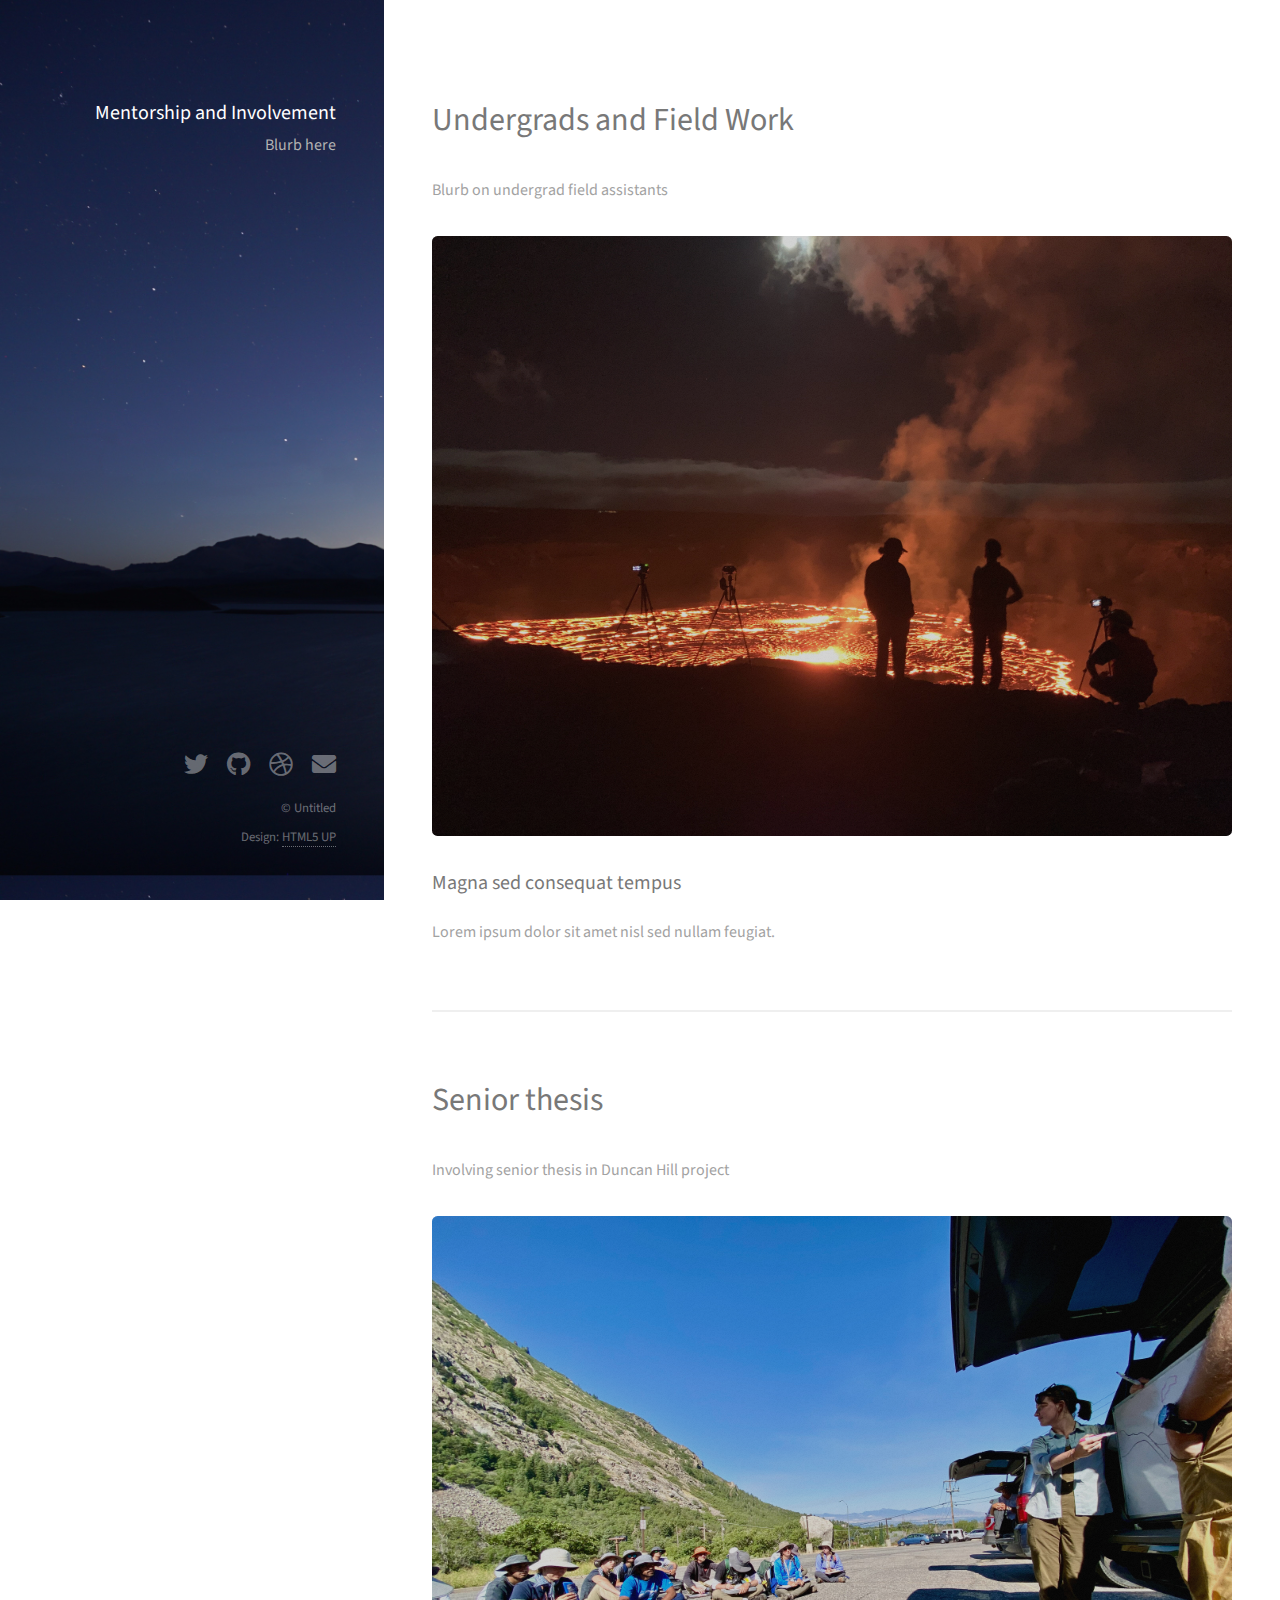
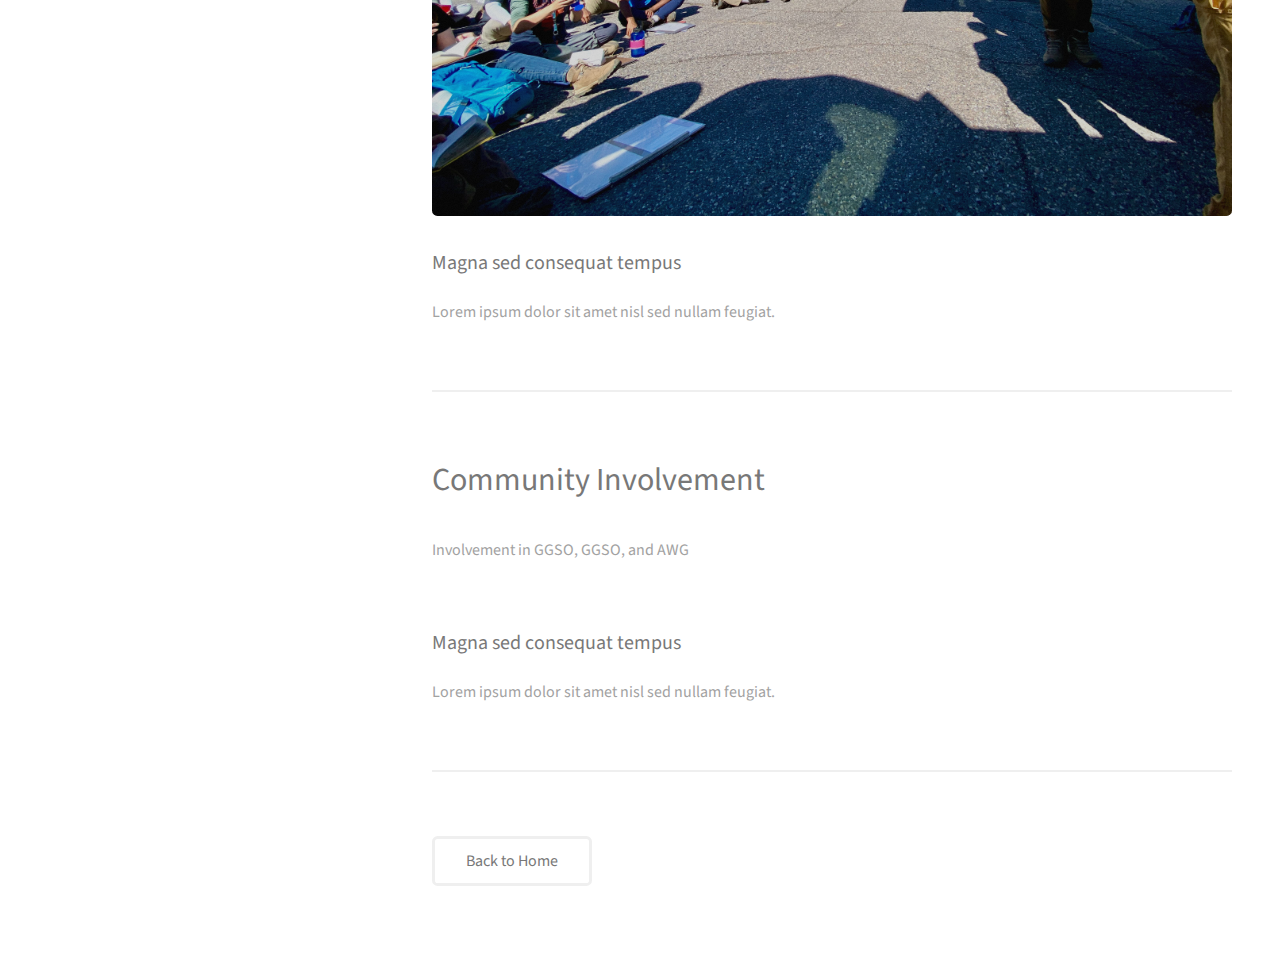
==== commit bebebf33: "Update mentorship.html" ====
--- a/mentorship.html
+++ b/mentorship.html
@@ -6,7 +6,7 @@
 -->
 <html>
 	<head>
-		<title>Strata by HTML5 UP</title>
+		<title>Mentorship and Involvement</title>
 		<meta charset="utf-8" />
 		<meta name="viewport" content="width=device-width, initial-scale=1, user-scalable=no" />
 		<link rel="stylesheet" href="assets/css/main.css" />
@@ -16,425 +16,51 @@
 		<!-- Header -->
 			<header id="header">
 				<div class="inner">
-					<a href="#" class="image avatar"><img src="images/avatar.jpg" alt="" /></a>
-					<h1><strong>I am Strata</strong>, a super simple<br />
-					responsive site template freebie<br />
-					crafted by <a href="http://html5up.net">HTML5 UP</a>.</h1>
+					<h1><strong>Mentorship and Involvement</strong></h1>
+					<p>Blurb here</p>
 				</div>
+				
 			</header>
 
 		<!-- Main -->
 			<div id="main">
 
-				<!-- One -->
+				<!-- One -->			
 					<section id="one">
 						<header class="major">
-							<h2>Ipsum lorem dolor aliquam ante commodo<br />
-							magna sed accumsan arcu neque.</h2>
+							<h2>Undergrads and Field Work</h2>
 						</header>
-						<p>Accumsan orci faucibus id eu lorem semper. Eu ac iaculis ac nunc nisi lorem vulputate lorem neque cubilia ac in adipiscing in curae lobortis tortor primis integer massa adipiscing id nisi accumsan pellentesque commodo blandit enim arcu non at amet id arcu magna. Accumsan orci faucibus id eu lorem semper nunc nisi lorem vulputate lorem neque cubilia.</p>
+						<p>Blurb on undergrad field assistants</p>
+						<div class="col-12"><span class="image fit"><img src="images/fulls/kilauea.JPG" alt="" /></span></div>
+						<h3>Magna sed consequat tempus</h3>
+						<p>Lorem ipsum dolor sit amet nisl sed nullam feugiat.</p>
+					</section>
+
+					<section id="one">
+						<header class="major">
+							<h2>Senior thesis</h2>
+						</header>
+						<p>Involving senior thesis in Duncan Hill project</p>
+						<div class="col-12"><span class="image fit"><img src="images/fulls/wufc.jpg" alt="" /></span></div>
+						<h3>Magna sed consequat tempus</h3>
+						<p>Lorem ipsum dolor sit amet nisl sed nullam feugiat.</p>
+					</section>
+
+					<section id="one">
+						<header class="major">
+							<h2>Community Involvement</h2>
+						</header>
+						<p>Involvement in GGSO, GGSO, and AWG</p>
+						<div class="col-12"><span class="image fit"><img src="images/fulls/duncanhill.JPG" alt="" /></span></div>
+						<h3>Magna sed consequat tempus</h3>
+						<p>Lorem ipsum dolor sit amet nisl sed nullam feugiat.</p>
+					</section>
+					
+					<section id="one">
 						<ul class="actions">
-							<li><a href="#" class="button">Learn More</a></li>
+							<li><a href="index.html" class="button">Back to Home</a></li>
 						</ul>
 					</section>
-
-				<!-- Two -->
-					<section id="two">
-						<h2>Recent Work</h2>
-						<div class="row">
-							<article class="col-6 col-12-xsmall work-item">
-								<a href="images/fulls/01.jpg" class="image fit thumb"><img src="images/thumbs/01.jpg" alt="" /></a>
-								<h3>Magna sed consequat tempus</h3>
-								<p>Lorem ipsum dolor sit amet nisl sed nullam feugiat.</p>
-							</article>
-							<article class="col-6 col-12-xsmall work-item">
-								<a href="images/fulls/02.jpg" class="image fit thumb"><img src="images/thumbs/02.jpg" alt="" /></a>
-								<h3>Ultricies lacinia interdum</h3>
-								<p>Lorem ipsum dolor sit amet nisl sed nullam feugiat.</p>
-							</article>
-							<article class="col-6 col-12-xsmall work-item">
-								<a href="images/fulls/03.jpg" class="image fit thumb"><img src="images/thumbs/03.jpg" alt="" /></a>
-								<h3>Tortor metus commodo</h3>
-								<p>Lorem ipsum dolor sit amet nisl sed nullam feugiat.</p>
-							</article>
-							<article class="col-6 col-12-xsmall work-item">
-								<a href="images/fulls/04.jpg" class="image fit thumb"><img src="images/thumbs/04.jpg" alt="" /></a>
-								<h3>Quam neque phasellus</h3>
-								<p>Lorem ipsum dolor sit amet nisl sed nullam feugiat.</p>
-							</article>
-							<article class="col-6 col-12-xsmall work-item">
-								<a href="images/fulls/05.jpg" class="image fit thumb"><img src="images/thumbs/05.jpg" alt="" /></a>
-								<h3>Nunc enim commodo aliquet</h3>
-								<p>Lorem ipsum dolor sit amet nisl sed nullam feugiat.</p>
-							</article>
-							<article class="col-6 col-12-xsmall work-item">
-								<a href="images/fulls/06.jpg" class="image fit thumb"><img src="images/thumbs/06.jpg" alt="" /></a>
-								<h3>Risus ornare lacinia</h3>
-								<p>Lorem ipsum dolor sit amet nisl sed nullam feugiat.</p>
-							</article>
-						</div>
-						<ul class="actions">
-							<li><a href="#" class="button">Full Portfolio</a></li>
-						</ul>
-					</section>
-
-				<!-- Three -->
-					<section id="three">
-						<h2>Get In Touch</h2>
-						<p>Accumsan pellentesque commodo blandit enim arcu non at amet id arcu magna. Accumsan orci faucibus id eu lorem semper nunc nisi lorem vulputate lorem neque lorem ipsum dolor.</p>
-						<div class="row">
-							<div class="col-8 col-12-small">
-								<form method="post" action="#">
-									<div class="row gtr-uniform gtr-50">
-										<div class="col-6 col-12-xsmall"><input type="text" name="name" id="name" placeholder="Name" /></div>
-										<div class="col-6 col-12-xsmall"><input type="email" name="email" id="email" placeholder="Email" /></div>
-										<div class="col-12"><textarea name="message" id="message" placeholder="Message" rows="4"></textarea></div>
-									</div>
-								</form>
-								<ul class="actions">
-									<li><input type="submit" value="Send Message" /></li>
-								</ul>
-							</div>
-							<div class="col-4 col-12-small">
-								<ul class="labeled-icons">
-									<li>
-										<h3 class="icon solid fa-home"><span class="label">Address</span></h3>
-										1234 Somewhere Rd.<br />
-										Nashville, TN 00000<br />
-										United States
-									</li>
-									<li>
-										<h3 class="icon solid fa-mobile-alt"><span class="label">Phone</span></h3>
-										000-000-0000
-									</li>
-									<li>
-										<h3 class="icon solid fa-envelope"><span class="label">Email</span></h3>
-										<a href="#">hello@untitled.tld</a>
-									</li>
-								</ul>
-							</div>
-						</div>
-					</section>
-
-				<!-- Four -->
-				<!--
-					<section id="four">
-						<h2>Elements</h2>
-
-						<section>
-							<h4>Text</h4>
-							<p>This is <b>bold</b> and this is <strong>strong</strong>. This is <i>italic</i> and this is <em>emphasized</em>.
-							This is <sup>superscript</sup> text and this is <sub>subscript</sub> text.
-							This is <u>underlined</u> and this is code: <code>for (;;) { ... }</code>. Finally, <a href="#">this is a link</a>.</p>
-							<hr />
-							<header>
-								<h4>Heading with a Subtitle</h4>
-								<p>Lorem ipsum dolor sit amet nullam id egestas urna aliquam</p>
-							</header>
-							<p>Nunc lacinia ante nunc ac lobortis. Interdum adipiscing gravida odio porttitor sem non mi integer non faucibus ornare mi ut ante amet placerat aliquet. Volutpat eu sed ante lacinia sapien lorem accumsan varius montes viverra nibh in adipiscing blandit tempus accumsan.</p>
-							<header>
-								<h5>Heading with a Subtitle</h5>
-								<p>Lorem ipsum dolor sit amet nullam id egestas urna aliquam</p>
-							</header>
-							<p>Nunc lacinia ante nunc ac lobortis. Interdum adipiscing gravida odio porttitor sem non mi integer non faucibus ornare mi ut ante amet placerat aliquet. Volutpat eu sed ante lacinia sapien lorem accumsan varius montes viverra nibh in adipiscing blandit tempus accumsan.</p>
-							<hr />
-							<h2>Heading Level 2</h2>
-							<h3>Heading Level 3</h3>
-							<h4>Heading Level 4</h4>
-							<h5>Heading Level 5</h5>
-							<h6>Heading Level 6</h6>
-							<hr />
-							<h5>Blockquote</h5>
-							<blockquote>Fringilla nisl. Donec accumsan interdum nisi, quis tincidunt felis sagittis eget tempus euismod. Vestibulum ante ipsum primis in faucibus vestibulum. Blandit adipiscing eu felis iaculis volutpat ac adipiscing accumsan faucibus. Vestibulum ante ipsum primis in faucibus lorem ipsum dolor sit amet nullam adipiscing eu felis.</blockquote>
-							<h5>Preformatted</h5>
-							<pre><code>i = 0;
-
-while (!deck.isInOrder()) {
-print 'Iteration ' + i;
-deck.shuffle();
-i++;
-}
-
-print 'It took ' + i + ' iterations to sort the deck.';</code></pre>
-						</section>
-
-						<section>
-							<h4>Lists</h4>
-							<div class="row">
-								<div class="col-6 col-12-xsmall">
-									<h5>Unordered</h5>
-									<ul>
-										<li>Dolor pulvinar etiam magna etiam.</li>
-										<li>Sagittis adipiscing lorem eleifend.</li>
-										<li>Felis enim feugiat dolore viverra.</li>
-									</ul>
-									<h5>Alternate</h5>
-									<ul class="alt">
-										<li>Dolor pulvinar etiam magna etiam.</li>
-										<li>Sagittis adipiscing lorem eleifend.</li>
-										<li>Felis enim feugiat dolore viverra.</li>
-									</ul>
-								</div>
-								<div class="col-6 col-12-xsmall">
-									<h5>Ordered</h5>
-									<ol>
-										<li>Dolor pulvinar etiam magna etiam.</li>
-										<li>Etiam vel felis at lorem sed viverra.</li>
-										<li>Felis enim feugiat dolore viverra.</li>
-										<li>Dolor pulvinar etiam magna etiam.</li>
-										<li>Etiam vel felis at lorem sed viverra.</li>
-										<li>Felis enim feugiat dolore viverra.</li>
-									</ol>
-									<h5>Icons</h5>
-									<ul class="icons">
-										<li><a href="#" class="icon brands fa-twitter"><span class="label">Twitter</span></a></li>
-										<li><a href="#" class="icon brands fa-facebook-f"><span class="label">Facebook</span></a></li>
-										<li><a href="#" class="icon brands fa-instagram"><span class="label">Instagram</span></a></li>
-										<li><a href="#" class="icon brands fa-github"><span class="label">Github</span></a></li>
-										<li><a href="#" class="icon brands fa-dribbble"><span class="label">Dribbble</span></a></li>
-										<li><a href="#" class="icon brands fa-tumblr"><span class="label">Tumblr</span></a></li>
-									</ul>
-								</div>
-							</div>
-							<h5>Actions</h5>
-							<ul class="actions">
-								<li><a href="#" class="button primary">Default</a></li>
-								<li><a href="#" class="button">Default</a></li>
-							</ul>
-							<ul class="actions small">
-								<li><a href="#" class="button primary small">Small</a></li>
-								<li><a href="#" class="button small">Small</a></li>
-							</ul>
-							<div class="row">
-								<div class="col-6 col-12-small">
-									<ul class="actions stacked">
-										<li><a href="#" class="button primary">Default</a></li>
-										<li><a href="#" class="button">Default</a></li>
-									</ul>
-								</div>
-								<div class="col-6 col-12-small">
-									<ul class="actions stacked">
-										<li><a href="#" class="button primary small">Small</a></li>
-										<li><a href="#" class="button small">Small</a></li>
-									</ul>
-								</div>
-								<div class="col-6 col-12-small">
-									<ul class="actions stacked">
-										<li><a href="#" class="button primary fit">Default</a></li>
-										<li><a href="#" class="button fit">Default</a></li>
-									</ul>
-								</div>
-								<div class="col-6 col-12-small">
-									<ul class="actions stacked">
-										<li><a href="#" class="button primary small fit">Small</a></li>
-										<li><a href="#" class="button small fit">Small</a></li>
-									</ul>
-								</div>
-							</div>
-						</section>
-
-						<section>
-							<h4>Table</h4>
-							<h5>Default</h5>
-							<div class="table-wrapper">
-								<table>
-									<thead>
-										<tr>
-											<th>Name</th>
-											<th>Description</th>
-											<th>Price</th>
-										</tr>
-									</thead>
-									<tbody>
-										<tr>
-											<td>Item One</td>
-											<td>Ante turpis integer aliquet porttitor.</td>
-											<td>29.99</td>
-										</tr>
-										<tr>
-											<td>Item Two</td>
-											<td>Vis ac commodo adipiscing arcu aliquet.</td>
-											<td>19.99</td>
-										</tr>
-										<tr>
-											<td>Item Three</td>
-											<td> Morbi faucibus arcu accumsan lorem.</td>
-											<td>29.99</td>
-										</tr>
-										<tr>
-											<td>Item Four</td>
-											<td>Vitae integer tempus condimentum.</td>
-											<td>19.99</td>
-										</tr>
-										<tr>
-											<td>Item Five</td>
-											<td>Ante turpis integer aliquet porttitor.</td>
-											<td>29.99</td>
-										</tr>
-									</tbody>
-									<tfoot>
-										<tr>
-											<td colspan="2"></td>
-											<td>100.00</td>
-										</tr>
-									</tfoot>
-								</table>
-							</div>
-
-							<h5>Alternate</h5>
-							<div class="table-wrapper">
-								<table class="alt">
-									<thead>
-										<tr>
-											<th>Name</th>
-											<th>Description</th>
-											<th>Price</th>
-										</tr>
-									</thead>
-									<tbody>
-										<tr>
-											<td>Item One</td>
-											<td>Ante turpis integer aliquet porttitor.</td>
-											<td>29.99</td>
-										</tr>
-										<tr>
-											<td>Item Two</td>
-											<td>Vis ac commodo adipiscing arcu aliquet.</td>
-											<td>19.99</td>
-										</tr>
-										<tr>
-											<td>Item Three</td>
-											<td> Morbi faucibus arcu accumsan lorem.</td>
-											<td>29.99</td>
-										</tr>
-										<tr>
-											<td>Item Four</td>
-											<td>Vitae integer tempus condimentum.</td>
-											<td>19.99</td>
-										</tr>
-										<tr>
-											<td>Item Five</td>
-											<td>Ante turpis integer aliquet porttitor.</td>
-											<td>29.99</td>
-										</tr>
-									</tbody>
-									<tfoot>
-										<tr>
-											<td colspan="2"></td>
-											<td>100.00</td>
-										</tr>
-									</tfoot>
-								</table>
-							</div>
-						</section>
-
-						<section>
-							<h4>Buttons</h4>
-							<ul class="actions">
-								<li><a href="#" class="button primary">Primary</a></li>
-								<li><a href="#" class="button">Default</a></li>
-							</ul>
-							<ul class="actions">
-								<li><a href="#" class="button large">Large</a></li>
-								<li><a href="#" class="button">Default</a></li>
-								<li><a href="#" class="button small">Small</a></li>
-							</ul>
-							<ul class="actions fit">
-								<li><a href="#" class="button primary fit">Fit</a></li>
-								<li><a href="#" class="button fit">Fit</a></li>
-							</ul>
-							<ul class="actions fit small">
-								<li><a href="#" class="button primary fit small">Fit + Small</a></li>
-								<li><a href="#" class="button fit small">Fit + Small</a></li>
-							</ul>
-							<ul class="actions">
-								<li><a href="#" class="button primary icon solid fa-download">Icon</a></li>
-								<li><a href="#" class="button icon solid fa-download">Icon</a></li>
-							</ul>
-							<ul class="actions">
-								<li><span class="button primary disabled">Primary</span></li>
-								<li><span class="button disabled">Default</span></li>
-							</ul>
-						</section>
-
-						<section>
-							<h4>Form</h4>
-							<form method="post" action="#">
-								<div class="row gtr-uniform gtr-50">
-									<div class="col-6 col-12-xsmall">
-										<input type="text" name="demo-name" id="demo-name" value="" placeholder="Name" />
-									</div>
-									<div class="col-6 col-12-xsmall">
-										<input type="email" name="demo-email" id="demo-email" value="" placeholder="Email" />
-									</div>
-									<div class="col-12">
-										<select name="demo-category" id="demo-category">
-											<option value="">- Category -</option>
-											<option value="1">Manufacturing</option>
-											<option value="1">Shipping</option>
-											<option value="1">Administration</option>
-											<option value="1">Human Resources</option>
-										</select>
-									</div>
-									<div class="col-4 col-12-small">
-										<input type="radio" id="demo-priority-low" name="demo-priority" checked>
-										<label for="demo-priority-low">Low Priority</label>
-									</div>
-									<div class="col-4 col-12-small">
-										<input type="radio" id="demo-priority-normal" name="demo-priority">
-										<label for="demo-priority-normal">Normal Priority</label>
-									</div>
-									<div class="col-4 col-12-small">
-										<input type="radio" id="demo-priority-high" name="demo-priority">
-										<label for="demo-priority-high">High Priority</label>
-									</div>
-									<div class="col-6 col-12-small">
-										<input type="checkbox" id="demo-copy" name="demo-copy">
-										<label for="demo-copy">Email me a copy of this message</label>
-									</div>
-									<div class="col-6 col-12-small">
-										<input type="checkbox" id="demo-human" name="demo-human" checked>
-										<label for="demo-human">I am a human and not a robot</label>
-									</div>
-									<div class="col-12">
-										<textarea name="demo-message" id="demo-message" placeholder="Enter your message" rows="6"></textarea>
-									</div>
-									<div class="col-12">
-										<ul class="actions">
-											<li><input type="submit" value="Send Message" class="primary" /></li>
-											<li><input type="reset" value="Reset" /></li>
-										</ul>
-									</div>
-								</div>
-							</form>
-						</section>
-
-						<section>
-							<h4>Image</h4>
-							<h5>Fit</h5>
-							<div class="box alt">
-								<div class="row gtr-50 gtr-uniform">
-									<div class="col-12"><span class="image fit"><img src="images/fulls/05.jpg" alt="" /></span></div>
-									<div class="col-4"><span class="image fit"><img src="images/thumbs/01.jpg" alt="" /></span></div>
-									<div class="col-4"><span class="image fit"><img src="images/thumbs/02.jpg" alt="" /></span></div>
-									<div class="col-4"><span class="image fit"><img src="images/thumbs/03.jpg" alt="" /></span></div>
-									<div class="col-4"><span class="image fit"><img src="images/thumbs/04.jpg" alt="" /></span></div>
-									<div class="col-4"><span class="image fit"><img src="images/thumbs/05.jpg" alt="" /></span></div>
-									<div class="col-4"><span class="image fit"><img src="images/thumbs/06.jpg" alt="" /></span></div>
-									<div class="col-4"><span class="image fit"><img src="images/thumbs/03.jpg" alt="" /></span></div>
-									<div class="col-4"><span class="image fit"><img src="images/thumbs/02.jpg" alt="" /></span></div>
-									<div class="col-4"><span class="image fit"><img src="images/thumbs/01.jpg" alt="" /></span></div>
-								</div>
-							</div>
-							<h5>Left &amp; Right</h5>
-							<p><span class="image left"><img src="images/avatar.jpg" alt="" /></span>Fringilla nisl. Donec accumsan interdum nisi, quis tincidunt felis sagittis eget. tempus euismod. Vestibulum ante ipsum primis in faucibus vestibulum. Blandit adipiscing eu felis iaculis volutpat ac adipiscing accumsan eu faucibus. Integer ac pellentesque praesent tincidunt felis sagittis eget. tempus euismod. Vestibulum ante ipsum primis in faucibus vestibulum. Blandit adipiscing eu felis iaculis volutpat ac adipiscing accumsan eu faucibus. Integer ac pellentesque praesent. Donec accumsan interdum nisi, quis tincidunt felis sagittis eget. tempus euismod. Vestibulum ante ipsum primis in faucibus vestibulum. Blandit adipiscing eu felis iaculis volutpat ac adipiscing accumsan eu faucibus. Integer ac pellentesque praesent tincidunt felis sagittis eget. tempus euismod. Vestibulum ante ipsum primis in faucibus vestibulum. Blandit adipiscing eu felis iaculis volutpat ac adipiscing accumsan eu faucibus. Integer ac pellentesque praesent.</p>
-							<p><span class="image right"><img src="images/avatar.jpg" alt="" /></span>Fringilla nisl. Donec accumsan interdum nisi, quis tincidunt felis sagittis eget. tempus euismod. Vestibulum ante ipsum primis in faucibus vestibulum. Blandit adipiscing eu felis iaculis volutpat ac adipiscing accumsan eu faucibus. Integer ac pellentesque praesent tincidunt felis sagittis eget. tempus euismod. Vestibulum ante ipsum primis in faucibus vestibulum. Blandit adipiscing eu felis iaculis volutpat ac adipiscing accumsan eu faucibus. Integer ac pellentesque praesent. Donec accumsan interdum nisi, quis tincidunt felis sagittis eget. tempus euismod. Vestibulum ante ipsum primis in faucibus vestibulum. Blandit adipiscing eu felis iaculis volutpat ac adipiscing accumsan eu faucibus. Integer ac pellentesque praesent tincidunt felis sagittis eget. tempus euismod. Vestibulum ante ipsum primis in faucibus vestibulum. Blandit adipiscing eu felis iaculis volutpat ac adipiscing accumsan eu faucibus. Integer ac pellentesque praesent.</p>
-						</section>
-
-					</section>
-				-->
-
-			</div>
 
 		<!-- Footer -->
 			<footer id="footer">
@@ -460,4 +86,4 @@
 			<script src="assets/js/main.js"></script>
 
 	</body>
-</html>+</html>
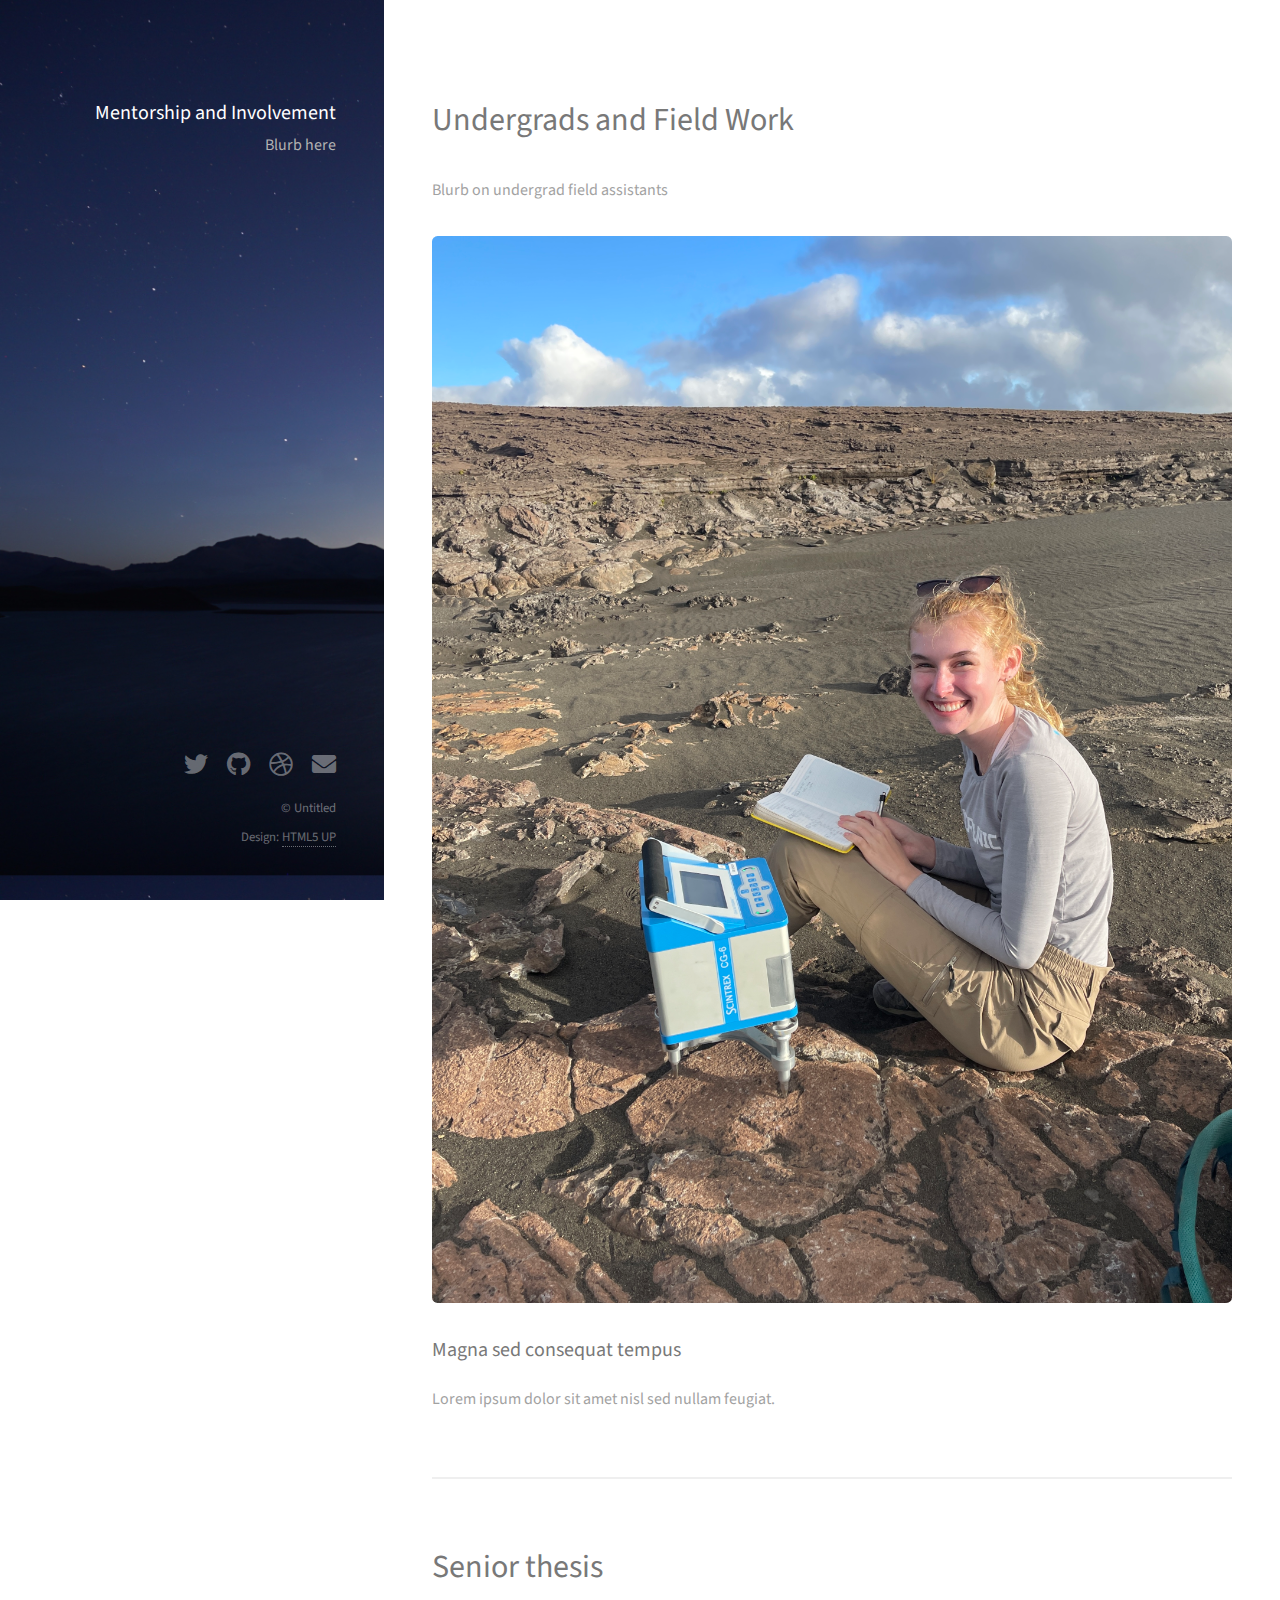
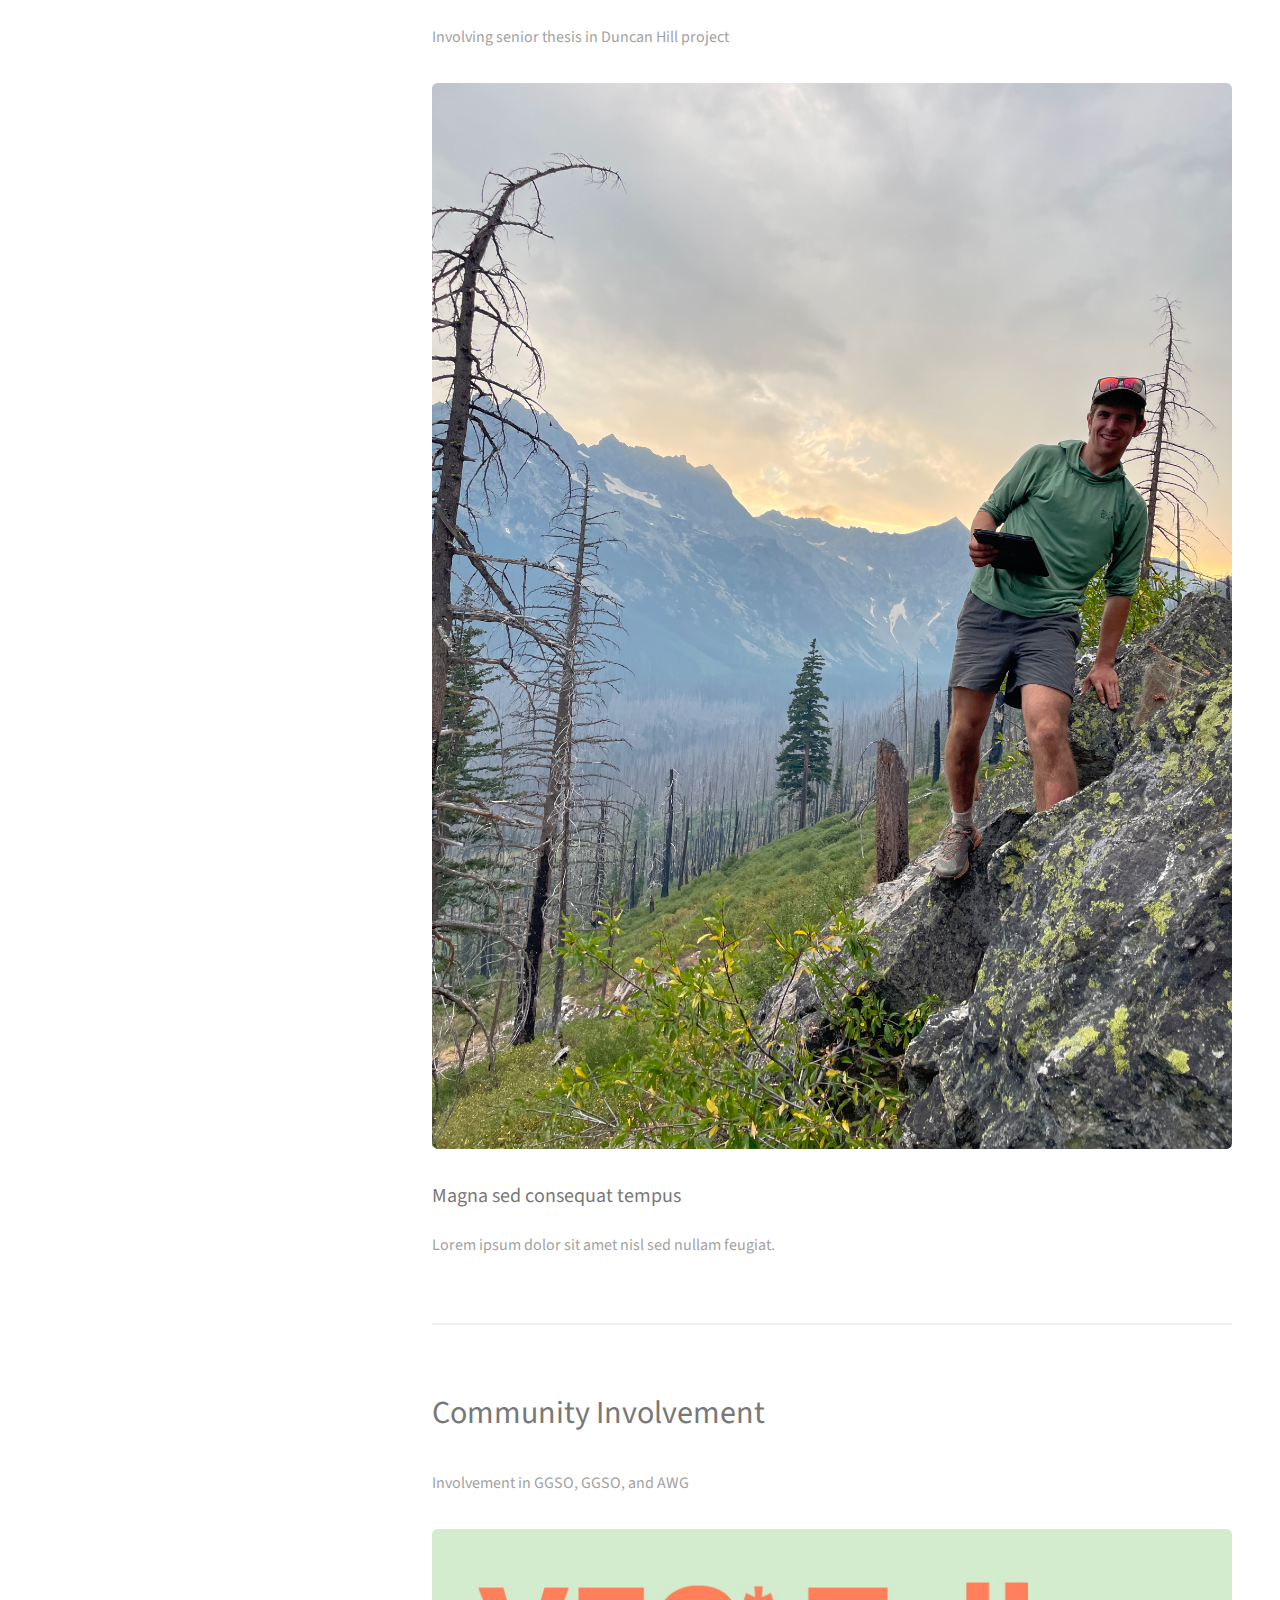
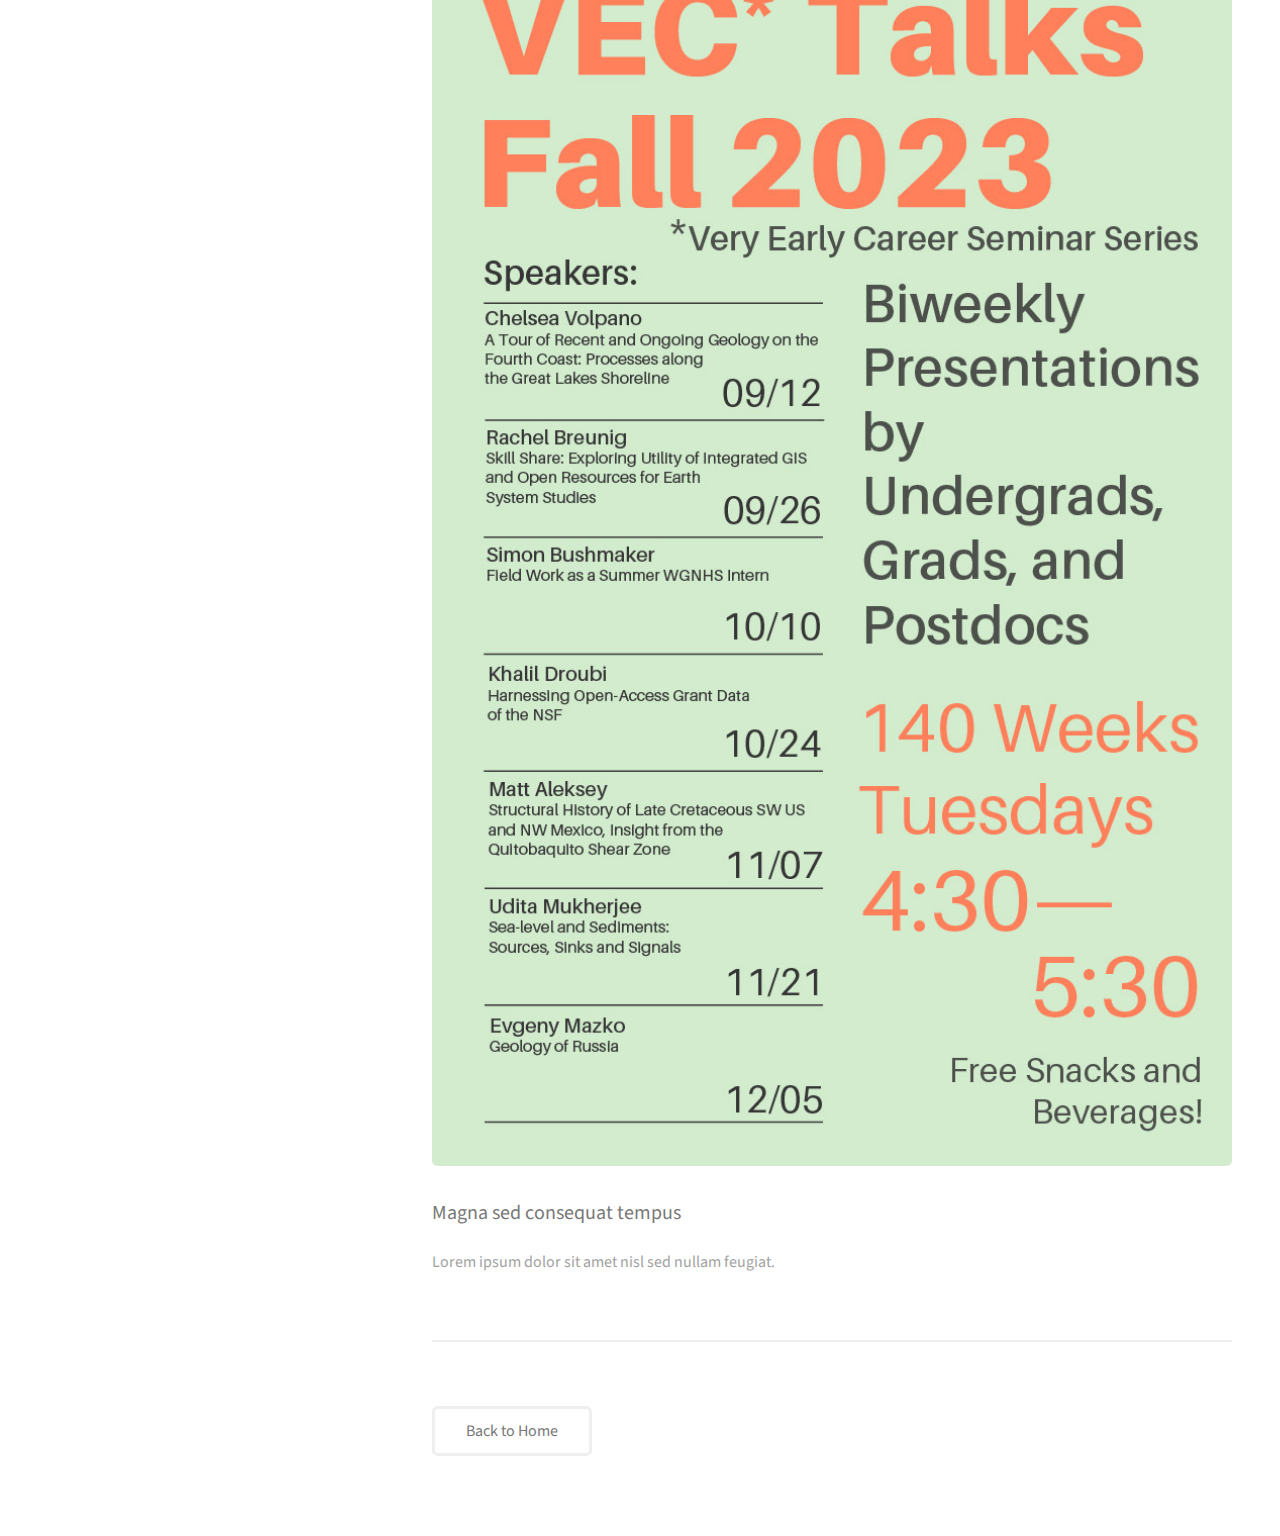
==== commit db032268: "Update mentorship.html" ====
--- a/mentorship.html
+++ b/mentorship.html
@@ -31,7 +31,7 @@
 							<h2>Undergrads and Field Work</h2>
 						</header>
 						<p>Blurb on undergrad field assistants</p>
-						<div class="col-12"><span class="image fit"><img src="images/fulls/kilauea.JPG" alt="" /></span></div>
+						<div class="col-12"><span class="image fit"><img src="images/fulls/sophiakilauea.jpg" alt="" /></span></div>
 						<h3>Magna sed consequat tempus</h3>
 						<p>Lorem ipsum dolor sit amet nisl sed nullam feugiat.</p>
 					</section>
@@ -41,7 +41,7 @@
 							<h2>Senior thesis</h2>
 						</header>
 						<p>Involving senior thesis in Duncan Hill project</p>
-						<div class="col-12"><span class="image fit"><img src="images/fulls/wufc.jpg" alt="" /></span></div>
+						<div class="col-12"><span class="image fit"><img src="images/fulls/patdhp.jpg" alt="" /></span></div>
 						<h3>Magna sed consequat tempus</h3>
 						<p>Lorem ipsum dolor sit amet nisl sed nullam feugiat.</p>
 					</section>
@@ -51,7 +51,7 @@
 							<h2>Community Involvement</h2>
 						</header>
 						<p>Involvement in GGSO, GGSO, and AWG</p>
-						<div class="col-12"><span class="image fit"><img src="images/fulls/duncanhill.JPG" alt="" /></span></div>
+						<div class="col-12"><span class="image fit"><img src="images/fulls/VEC Flyer.jpg" alt="" /></span></div>
 						<h3>Magna sed consequat tempus</h3>
 						<p>Lorem ipsum dolor sit amet nisl sed nullam feugiat.</p>
 					</section>
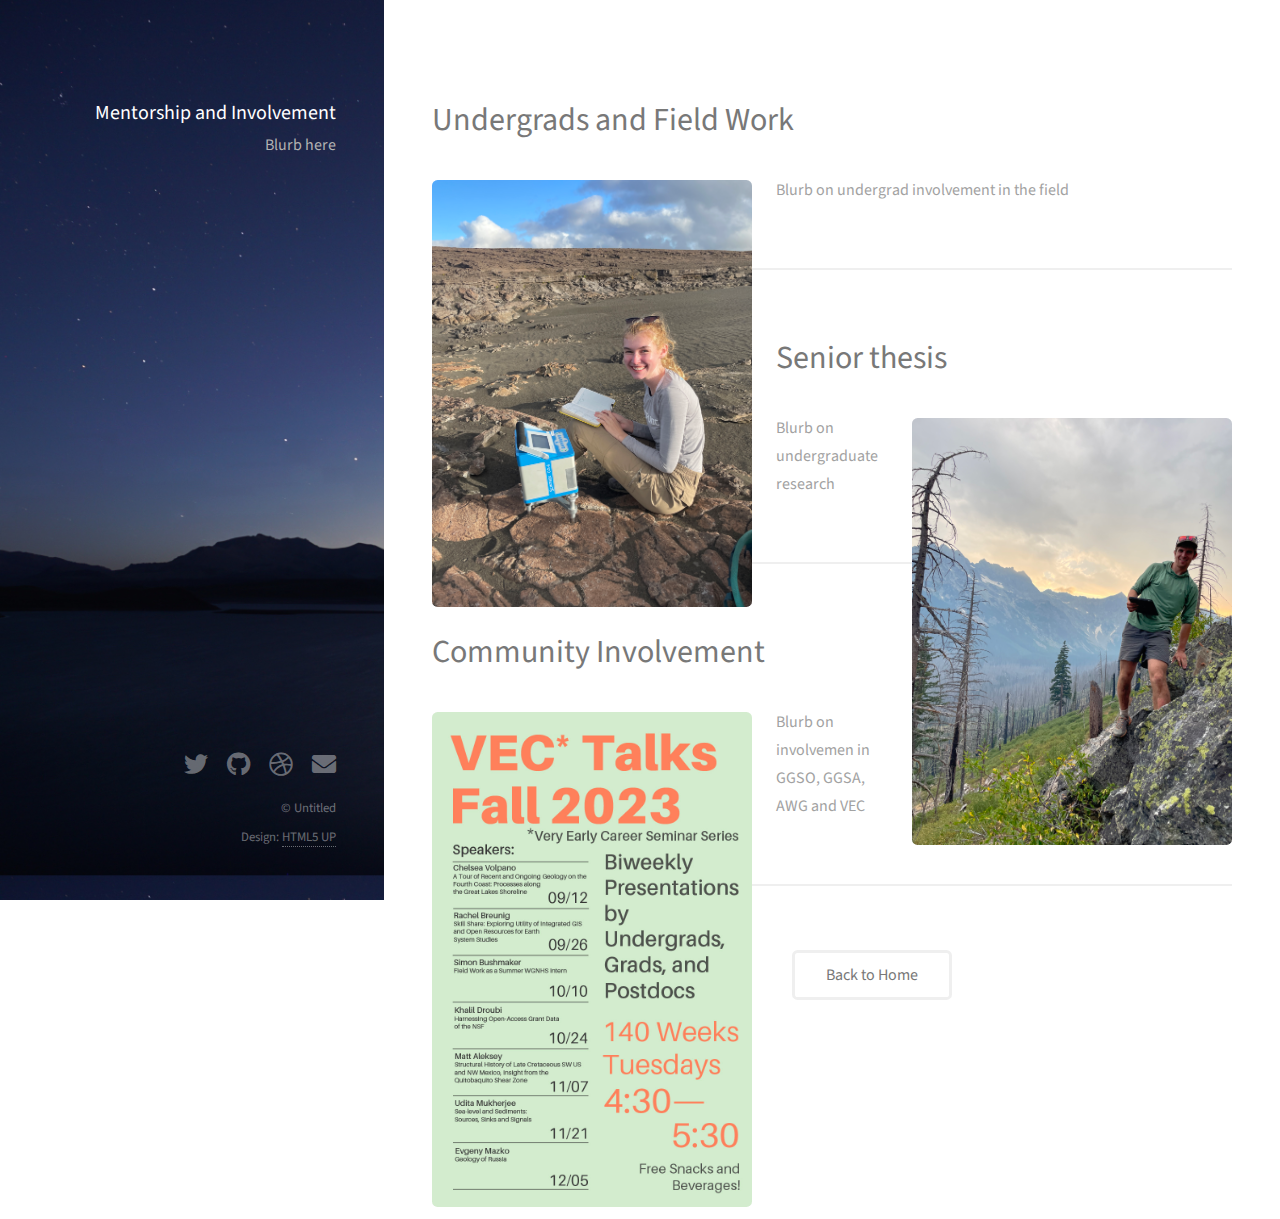
==== commit 1c03c8dd: "Update mentorship.html" ====
--- a/mentorship.html
+++ b/mentorship.html
@@ -30,30 +30,22 @@
 						<header class="major">
 							<h2>Undergrads and Field Work</h2>
 						</header>
-						<p>Blurb on undergrad field assistants</p>
-						<div class="col-12"><span class="image fit"><img src="images/fulls/sophiakilauea.jpg" alt="" /></span></div>
-						<h3>Magna sed consequat tempus</h3>
-						<p>Lorem ipsum dolor sit amet nisl sed nullam feugiat.</p>
+						<p><span class="image left"><img src="images/fulls/sophiakilauea.jpg" alt="" /></span>Blurb on undergrad involvement in the field</p>
 					</section>
 
 					<section id="one">
 						<header class="major">
 							<h2>Senior thesis</h2>
 						</header>
-						<p>Involving senior thesis in Duncan Hill project</p>
-						<div class="col-12"><span class="image fit"><img src="images/fulls/patdhp.jpg" alt="" /></span></div>
-						<h3>Magna sed consequat tempus</h3>
-						<p>Lorem ipsum dolor sit amet nisl sed nullam feugiat.</p>
+						<p><span class="image right"><img src="images/fulls/patdhp.jpg" alt="" /></span>Blurb on undergraduate research</p>
 					</section>
 
 					<section id="one">
 						<header class="major">
 							<h2>Community Involvement</h2>
 						</header>
-						<p>Involvement in GGSO, GGSO, and AWG</p>
-						<div class="col-12"><span class="image fit"><img src="images/fulls/VEC Flyer.jpg" alt="" /></span></div>
-						<h3>Magna sed consequat tempus</h3>
-						<p>Lorem ipsum dolor sit amet nisl sed nullam feugiat.</p>
+						<p><span class="image left"><img src="images/fulls/VEC Flyer.jpg" alt="" /></span>Blurb on involvemen in GGSO, GGSA, AWG and VEC</p>
+					
 					</section>
 					
 					<section id="one">
--- a/assets/css/main.css
+++ b/assets/css/main.css
@@ -111,13 +111,13 @@
 		-ms-transition: color 0.2s ease-in-out, border-color 0.2s ease-in-out;
 		transition: color 0.2s ease-in-out, border-color 0.2s ease-in-out;
 		border-bottom: dotted 1px;
-		color: #49bf9d;
+		color: #2c3a6b;
 		text-decoration: none;
 	}
 
 		a:hover {
 			border-bottom-color: transparent;
-			color: #49bf9d !important;
+			color: #2c3a6b !important;
 			text-decoration: none;
 		}
 
@@ -1841,7 +1841,7 @@
 		input[type="email"]:focus,
 		select:focus,
 		textarea:focus {
-			border-color: #49bf9d;
+			border-color: #2c3a6b;
 		}
 
 	select {
@@ -1946,7 +1946,7 @@
 
 		input[type="checkbox"]:focus + label:before,
 		input[type="radio"]:focus + label:before {
-			border-color: #49bf9d;
+			border-color: #2c3a6b;
 		}
 
 	input[type="checkbox"] + label:before {
@@ -2464,8 +2464,8 @@
 		input[type="reset"]:hover,
 		input[type="button"]:hover,
 		.button:hover {
-			border-color: #49bf9d;
-			color: #49bf9d !important;
+			border-color: #2c3a6b;
+			color: #2c3a6b !important;
 		}
 
 		input[type="submit"]:active,
@@ -2473,8 +2473,8 @@
 		input[type="button"]:active,
 		.button:active {
 			background-color: rgba(73, 191, 157, 0.1);
-			border-color: #49bf9d;
-			color: #49bf9d !important;
+			border-color: #2c3a6b;
+			color: #2c3a6b !important;
 		}
 
 		input[type="submit"].icon,
@@ -2517,8 +2517,8 @@
 		input[type="reset"].primary,
 		input[type="button"].primary,
 		.button.primary {
-			background-color: #49bf9d;
-			border-color: #49bf9d;
+			background-color: #2c3a6b;
+			border-color: #2c3a6b;
 			color: #ffffff !important;
 		}
 
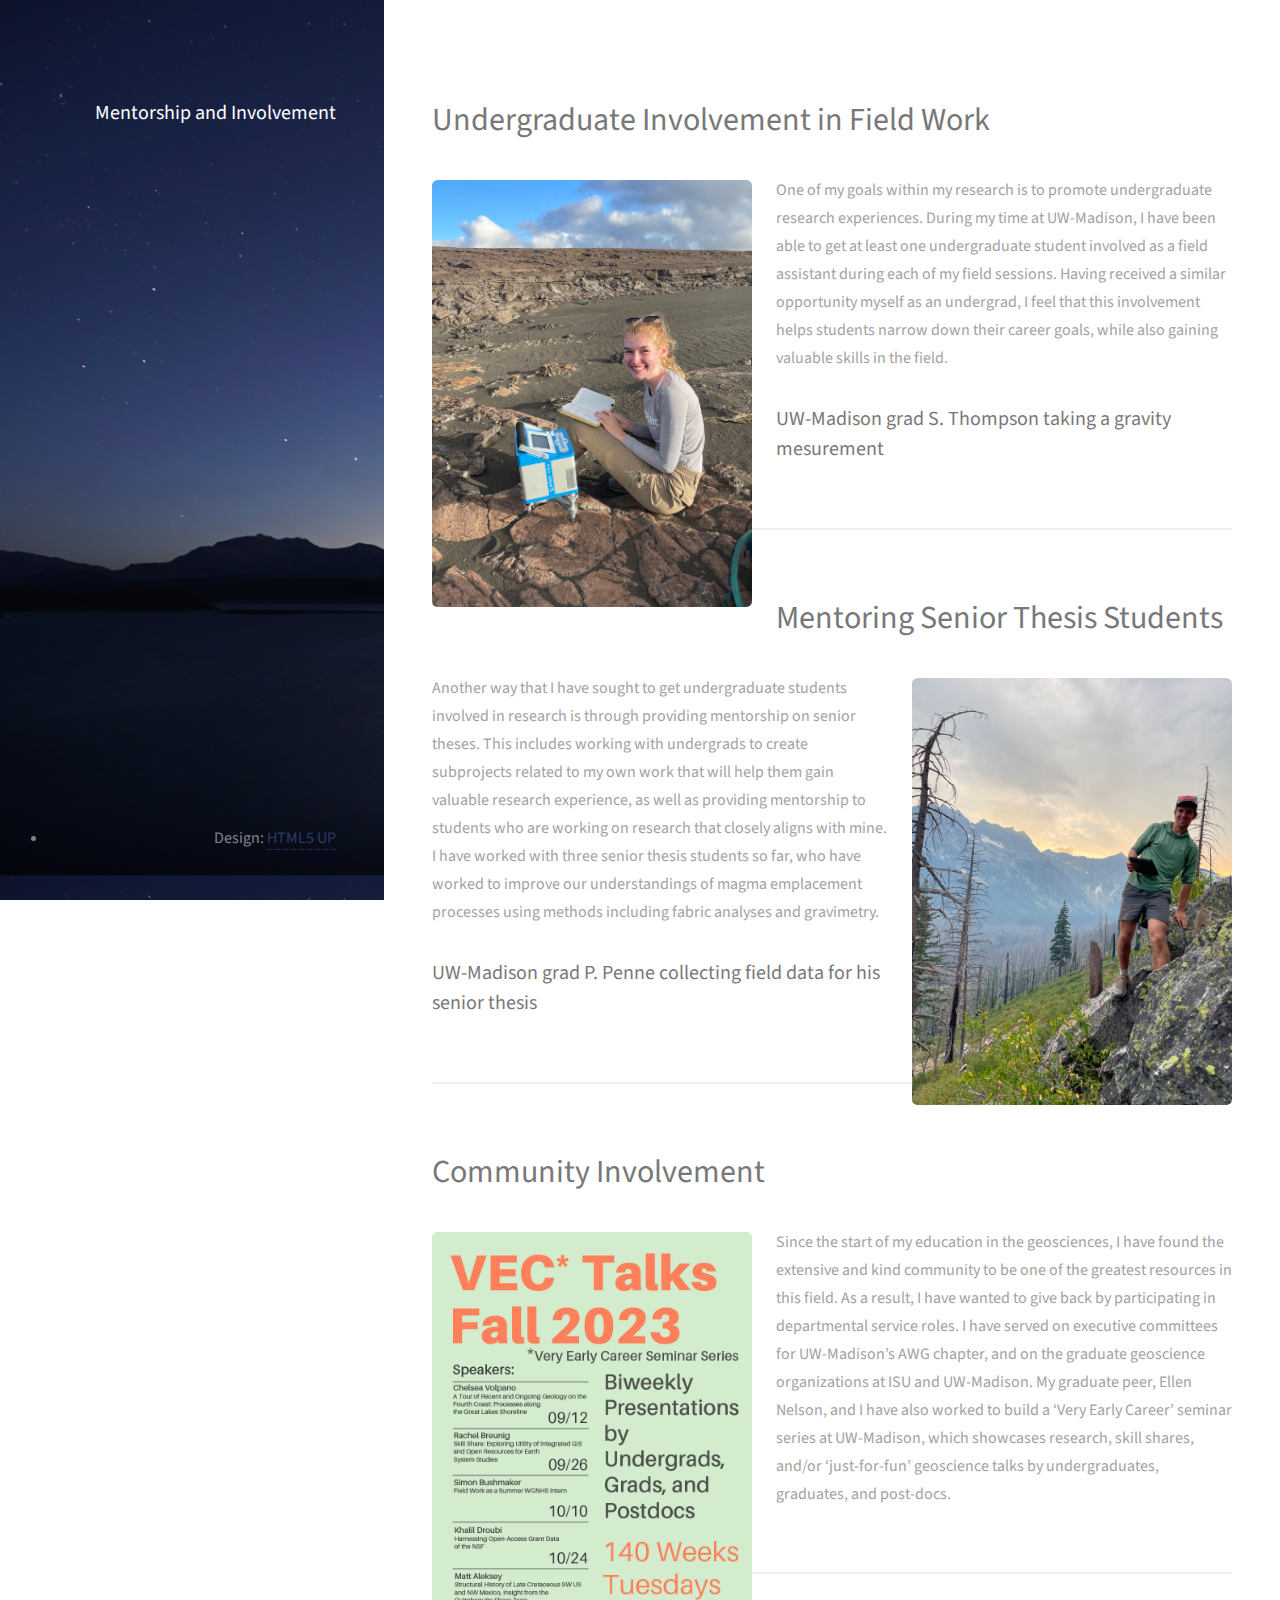
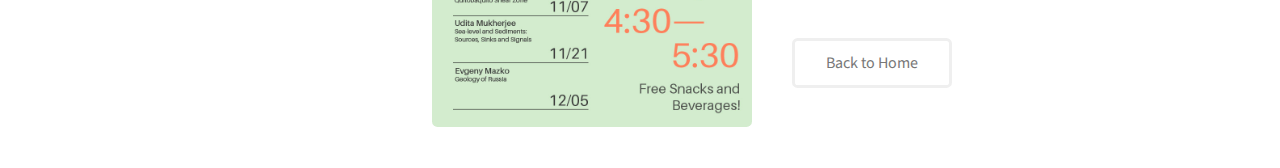
==== commit f28e068a: "Update mentorship.html" ====
--- a/mentorship.html
+++ b/mentorship.html
@@ -17,7 +17,6 @@
 			<header id="header">
 				<div class="inner">
 					<h1><strong>Mentorship and Involvement</strong></h1>
-					<p>Blurb here</p>
 				</div>
 				
 			</header>
@@ -28,23 +27,25 @@
 				<!-- One -->			
 					<section id="one">
 						<header class="major">
-							<h2>Undergrads and Field Work</h2>
+							<h2>Undergraduate Involvement in Field Work</h2>
 						</header>
-						<p><span class="image left"><img src="images/fulls/sophiakilauea.jpg" alt="" /></span>Blurb on undergrad involvement in the field</p>
+						<p><span class="image left"><img src="images/fulls/sophiakilauea.jpg" alt="" /></span>One of my goals within my research is to promote undergraduate research experiences. During my time at UW-Madison, I have been able to get at least one undergraduate student involved as a field assistant during each of my field sessions. Having received a similar opportunity myself as an undergrad, I feel that this involvement helps students narrow down their career goals, while also gaining valuable skills in the field.</p>
+						<h3>UW-Madison grad S. Thompson taking a gravity mesurement</h3>
 					</section>
 
 					<section id="one">
 						<header class="major">
-							<h2>Senior thesis</h2>
+							<h2>Mentoring Senior Thesis Students</h2>
 						</header>
-						<p><span class="image right"><img src="images/fulls/patdhp.jpg" alt="" /></span>Blurb on undergraduate research</p>
+						<p><span class="image right"><img src="images/fulls/patdhp.jpg" alt="" /></span>Another way that I have sought to get undergraduate students involved in research is through providing mentorship on senior theses. This includes working with undergrads to create subprojects related to my own work that will help them gain valuable research experience, as well as providing mentorship to students who are working on research that closely aligns with mine. I have worked with three senior thesis students so far, who have worked to improve our understandings of magma emplacement processes using methods including fabric analyses and gravimetry.</p>
+						<h3>UW-Madison grad P. Penne collecting field data for his senior thesis</h3>
 					</section>
 
 					<section id="one">
 						<header class="major">
 							<h2>Community Involvement</h2>
 						</header>
-						<p><span class="image left"><img src="images/fulls/VEC Flyer.jpg" alt="" /></span>Blurb on involvemen in GGSO, GGSA, AWG and VEC</p>
+						<p><span class="image left"><img src="images/fulls/VEC Flyer.jpg" alt="" /></span>Since the start of my education in the geosciences, I have found the extensive and kind community to be one of the greatest resources in this field. As a result, I have wanted to give back by participating in departmental service roles. I have served on executive committees for UW-Madison’s AWG chapter, and on the graduate geoscience organizations at ISU and UW-Madison. My graduate peer, Ellen Nelson, and I have also worked to build a ‘Very Early Career’ seminar series at UW-Madison, which showcases research, skill shares, and/or ‘just-for-fun’ geoscience talks by undergraduates, graduates, and post-docs.</p>
 					
 					</section>
 					
@@ -57,14 +58,7 @@
 		<!-- Footer -->
 			<footer id="footer">
 				<div class="inner">
-					<ul class="icons">
-						<li><a href="#" class="icon brands fa-twitter"><span class="label">Twitter</span></a></li>
-						<li><a href="#" class="icon brands fa-github"><span class="label">Github</span></a></li>
-						<li><a href="#" class="icon brands fa-dribbble"><span class="label">Dribbble</span></a></li>
-						<li><a href="#" class="icon solid fa-envelope"><span class="label">Email</span></a></li>
-					</ul>
-					<ul class="copyright">
-						<li>&copy; Untitled</li><li>Design: <a href="http://html5up.net">HTML5 UP</a></li>
+						<li>Design: <a href="http://html5up.net">HTML5 UP</a></li>
 					</ul>
 				</div>
 			</footer>
